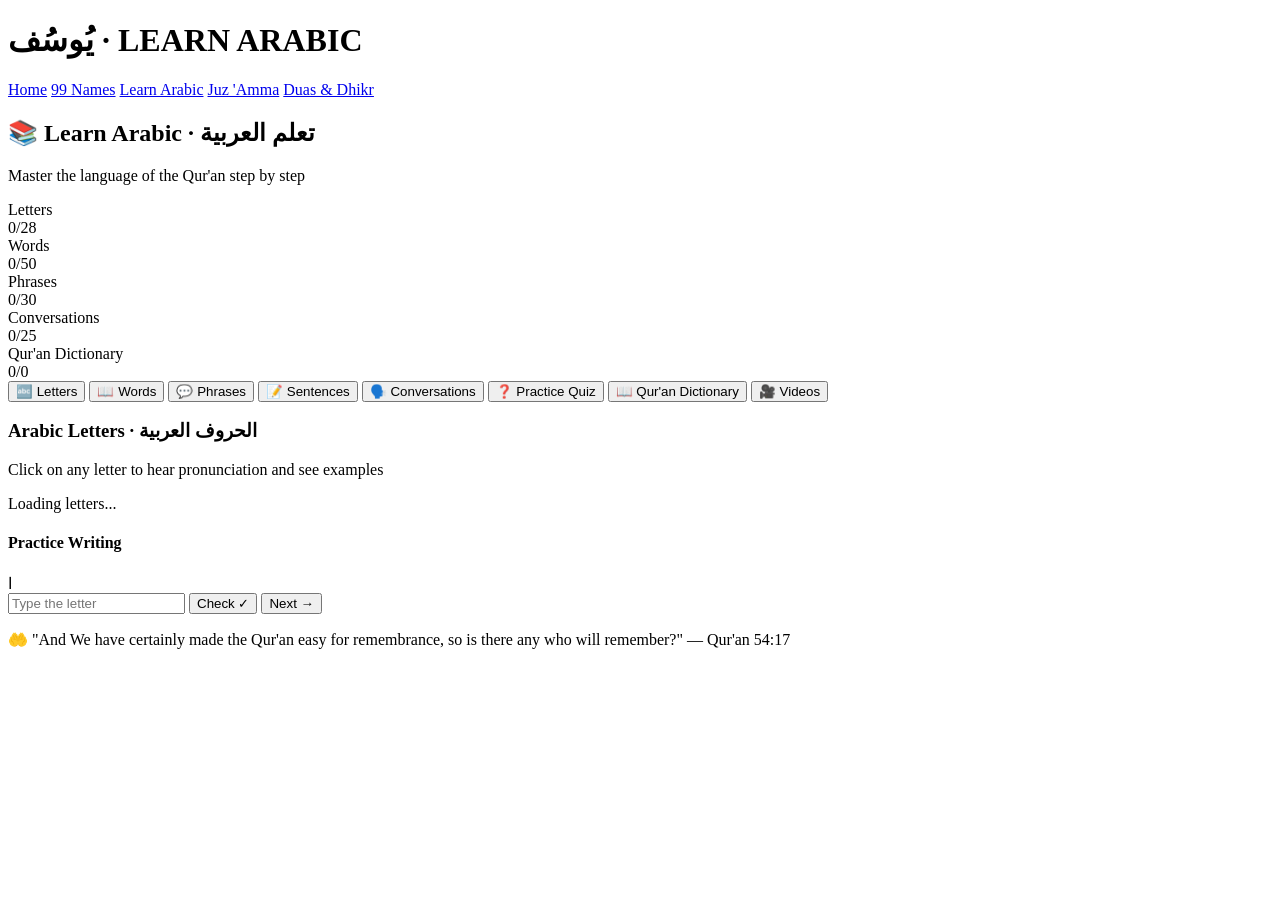
==== arabic.html @ 9eb37907 "Add HTML and manifest files" ====
<!DOCTYPE html>
<html lang="en">
<head>
    <meta charset="UTF-8">
    <meta name="viewport" content="width=device-width, initial-scale=1.0">
    <title>Yusuf · Arabic Learning</title>
    <link rel="stylesheet" href="css/style.css">
    <link rel="preconnect" href="https://fonts.googleapis.com">
    <link rel="preconnect" href="https://fonts.gstatic.com" crossorigin>
    <link href="https://fonts.googleapis.com/css2?family=Amiri:wght@400;700&family=Noto+Sans:ital,wght@0,400;0,600;1,400&display=swap" rel="stylesheet">

    <!-- CRITICAL: ensures only active tab is visible -->
    <style>
        .learning-tab-content {
            display: none;
        }
        .learning-tab-content.active {
            display: block;
        }
    </style>
</head>
<body>
    <div class="container">
        <header class="header">
            <div class="logo">
                <h1><span class="arabic-logo">يُوسُف</span> · LEARN ARABIC</h1>
            </div>
            <nav class="nav">
                <a href="index.html">Home</a>
                <a href="names.html">99 Names</a>
                <a href="arabic.html" class="active">Learn Arabic</a>
                <a href="juzAmma.html">Juz 'Amma</a>
                <a href="dua-dhikr.html">Duas & Dhikr</a>
            </nav>
        </header>

        <main class="arabic-page">
            <div class="arabic-header">
                <h2>📚 Learn Arabic · تعلم العربية</h2>
                <p class="arabic-subtitle">Master the language of the Qur'an step by step</p>
            </div>

            <!-- Progress Bar -->
            <div class="learning-progress">
                <div class="progress-item">
                    <span class="progress-label">Letters</span>
                    <div class="progress-bar-container"><div class="progress-bar-fill" id="lettersProgress" style="width: 0%"></div></div>
                    <span class="progress-count" id="lettersCount">0/28</span>
                </div>
                <div class="progress-item">
                    <span class="progress-label">Words</span>
                    <div class="progress-bar-container"><div class="progress-bar-fill" id="wordsProgress" style="width: 0%"></div></div>
                    <span class="progress-count" id="wordsCount">0/50</span>
                </div>
                <div class="progress-item">
                    <span class="progress-label">Phrases</span>
                    <div class="progress-bar-container"><div class="progress-bar-fill" id="phrasesProgress" style="width: 0%"></div></div>
                    <span class="progress-count" id="phrasesCount">0/30</span>
                </div>
                <div class="progress-item">
                    <span class="progress-label">Conversations</span>
                    <div class="progress-bar-container"><div class="progress-bar-fill" id="conversationsProgress" style="width: 0%"></div></div>
                    <span class="progress-count" id="conversationsCount">0/25</span>
                </div>
                <div class="progress-item">
                    <span class="progress-label">Qur'an Dictionary</span>
                    <div class="progress-bar-container"><div class="progress-bar-fill" id="quranProgress" style="width: 0%"></div></div>
                    <span class="progress-count" id="quranCount">0/0</span>
                </div>
            </div>

            <!-- Tab Buttons -->
            <div class="learning-tabs">
                <button class="tab-btn active" data-tab="letters">🔤 Letters</button>
                <button class="tab-btn" data-tab="words">📖 Words</button>
                <button class="tab-btn" data-tab="phrases">💬 Phrases</button>
                <button class="tab-btn" data-tab="sentences">📝 Sentences</button>
                <button class="tab-btn" data-tab="conversations">🗣️ Conversations</button>
                <button class="tab-btn" data-tab="quiz">❓ Practice Quiz</button>
                <button class="tab-btn" data-tab="quran">📖 Qur'an Dictionary</button>
                <button class="tab-btn" data-tab="videos">🎥 Videos</button>
            </div>

            <!-- Tab Contents -->
            <div id="letters-tab" class="learning-tab-content active">
                <div class="section-header">
                    <h3>Arabic Letters · الحروف العربية</h3>
                    <p class="section-subtitle">Click on any letter to hear pronunciation and see examples</p>
                </div>
                <div class="letters-master-grid" id="lettersGrid"><div class="loading-spinner">Loading letters...</div></div>
                <div class="letter-practice">
                    <h4>Practice Writing</h4>
                    <div class="writing-practice">
                        <div class="writing-letter" id="currentWritingLetter">ا</div>
                        <input type="text" class="writing-input" id="writingInput" placeholder="Type the letter" maxlength="1">
                        <button class="writing-check">Check ✓</button>
                        <button class="writing-next">Next →</button>
                    </div>
                </div>
            </div>

            <div id="words-tab" class="learning-tab-content">
                <div class="section-header">
                    <h3>Basic Words · المفردات الأساسية</h3>
                    <div class="filter-bar">
                        <input type="text" id="wordSearch" class="search-box" placeholder="🔍 Search words...">
                        <select id="wordCategory" class="category-select">
                            <option value="all">All Categories</option>
                            <option value="animals">🐪 Animals</option>
                            <option value="nature">☀️ Nature</option>
                            <option value="family">👪 Family</option>
                            <option value="household">🏠 Household</option>
                            <option value="colors">🎨 Colors</option>
                            <option value="quranic">📖 Quranic</option>
                        </select>
                    </div>
                </div>
                <div class="words-grid" id="wordsGrid"><div class="loading-spinner">Loading words...</div></div>
                <div class="word-flashcard" id="wordFlashcard" style="display: none;">
                    <button class="close-flashcard">✕</button>
                    <div class="flashcard-content">
                        <div class="flashcard-arabic" id="flashcardArabic"></div>
                        <div class="flashcard-translit" id="flashcardTranslit"></div>
                        <div class="flashcard-meaning" id="flashcardMeaning"></div>
                        <div class="flashcard-example" id="flashcardExample"></div>
                        <div class="flashcard-navigation">
                            <button class="prev-word">← Previous</button>
                            <button class="next-word">Next →</button>
                        </div>
                    </div>
                </div>
            </div>

            <div id="phrases-tab" class="learning-tab-content">
                <div class="section-header">
                    <h3>Common Phrases · العبارات الشائعة</h3>
                    <input type="text" id="phraseSearch" class="search-box" placeholder="🔍 Search phrases...">
                </div>
                <div class="phrases-list" id="phrasesList"><div class="loading-spinner">Loading phrases...</div></div>
            </div>

            <div id="sentences-tab" class="learning-tab-content">
                <div class="section-header">
                    <h3>Simple Sentences · جمل بسيطة</h3>
                    <div class="sentence-controls">
                        <select id="sentenceType">
                            <option value="all">All Sentences</option>
                            <option value="greeting">Greetings</option>
                            <option value="question">Questions</option>
                            <option value="statement">Statements</option>
                            <option value="quranic">Quranic</option>
                        </select>
                    </div>
                </div>
                <div class="sentences-grid" id="sentencesGrid"><div class="loading-spinner">Loading sentences...</div></div>
            </div>

            <div id="conversations-tab" class="learning-tab-content">
                <div class="section-header">
                    <h3>Simple Conversations · محادثات بسيطة</h3>
                    <p class="section-subtitle">Practice real dialogues with alternating questions and answers</p>
                </div>
                <div class="conversation-container">
                    <div class="conversation-header">
                        <select id="conversationTopic">
                            <option value="greeting">👋 Greetings</option>
                            <option value="introduction">🤝 Introductions</option>
                            <option value="family">👪 Family</option>
                            <option value="food">🍽️ Food & Drink</option>
                            <option value="prayer">🕌 Prayer</option>
                            <option value="quran">📖 Quranic Conversations</option>
                            <option value="daily">🌅 Daily Life</option>
                            <option value="market">🏪 At the Market</option>
                        </select>
                        <button class="shuffle-btn">🔄 Shuffle</button>
                    </div>
                    <div class="conversation-dialogue" id="conversationDialogue"><div class="loading-spinner">Loading conversations...</div></div>
                    <div class="conversation-practice">
                        <h4>Practice Mode</h4>
                        <div class="practice-role">You are: <span id="currentRole">Person A</span></div>
                        <div class="practice-line" id="practiceLine">Click a line to practice</div>
                        <div class="practice-input-group">
                            <input type="text" id="practiceInput" placeholder="Type your response...">
                            <button class="check-practice">Check</button>
                        </div>
                        <div class="practice-feedback" id="practiceFeedback"></div>
                    </div>
                </div>
            </div>

            <div id="quiz-tab" class="learning-tab-content">
                <div class="section-header">
                    <h3>Practice Quiz · اختبار الممارسة</h3>
                    <p class="section-subtitle">Test your knowledge with 100+ random questions</p>
                </div>
                <div class="quiz-master-container">
                    <div class="quiz-controls-panel">
                        <select id="quizTopic">
                            <option value="all">📚 All Topics</option>
                            <option value="letters">🔤 Letters</option>
                            <option value="words">📖 Words</option>
                            <option value="phrases">💬 Phrases</option>
                            <option value="sentences">📝 Sentences</option>
                            <option value="conversations">🗣️ Conversations</option>
                        </select>
                        <button class="quiz-new-btn">🎲 New Random Question</button>
                        <span class="quiz-counter" id="quizCounter">Question 1 of 150</span>
                    </div>
                    <div class="quiz-card-large">
                        <div class="quiz-question-large" id="quizQuestion">Click "New Random Question" to start</div>
                        <div class="quiz-options-grid" id="quizOptions"></div>
                        <div class="quiz-input-group" id="quizInputGroup" style="display: none;">
                            <input type="text" id="quizTextInput" placeholder="Type your answer...">
                            <button class="submit-answer">Submit</button>
                        </div>
                        <div class="quiz-feedback-large" id="quizFeedback"></div>
                        <div class="quiz-explanation" id="quizExplanation"></div>
                    </div>
                    <div class="quiz-stats">
                        <div class="quiz-stat-item"><span class="quiz-stat-label">Correct</span><span class="quiz-stat-value" id="quizCorrectCount">0</span></div>
                        <div class="quiz-stat-item"><span class="quiz-stat-label">Wrong</span><span class="quiz-stat-value" id="quizWrongCount">0</span></div>
                        <div class="quiz-stat-item"><span class="quiz-stat-label">Score</span><span class="quiz-stat-value" id="quizScore">0%</span></div>
                    </div>
                </div>
            </div>

            <div id="quran-tab" class="learning-tab-content">
                <div class="section-header">
                    <h3>Juz 'Amma Dictionary · معجم جزء عم</h3>
                    <div class="filter-bar">
                        <input type="text" id="quranSearch" class="search-box" placeholder="🔍 Search by Arabic, meaning, root, or Juz...">
                        <select id="quranJuzFilter">
                            <option value="all">All Juz</option>
                            <option value="30">Juz 30</option>
                        </select>
                    </div>
                </div>
                <div class="quran-dictionary-grid" id="quranDictionaryGrid"><div class="loading-spinner">Loading dictionary...</div></div>
            </div>

            <div id="videos-tab" class="learning-tab-content">
                <div class="section-header">
                    <h3>Arabic Learning Videos · فيديوهات تعليمية</h3>
                    <p class="section-subtitle">Watch and learn with video lessons</p>
                </div>
                <div class="video-grid" id="videoGrid"><div class="loading-spinner">Loading videos...</div></div>
            </div>
        </main>

        <footer class="footer">
            <p>🤲 "And We have certainly made the Qur'an easy for remembrance, so is there any who will remember?" — Qur'an 54:17</p>
        </footer>
    </div>

    <!-- Load data first, then the main script -->
    <script src="js/arabic-data.js"></script>
    <script src="js/arabic.js"></script>
    <script src="js/main.js"></script>
</body>
</html>
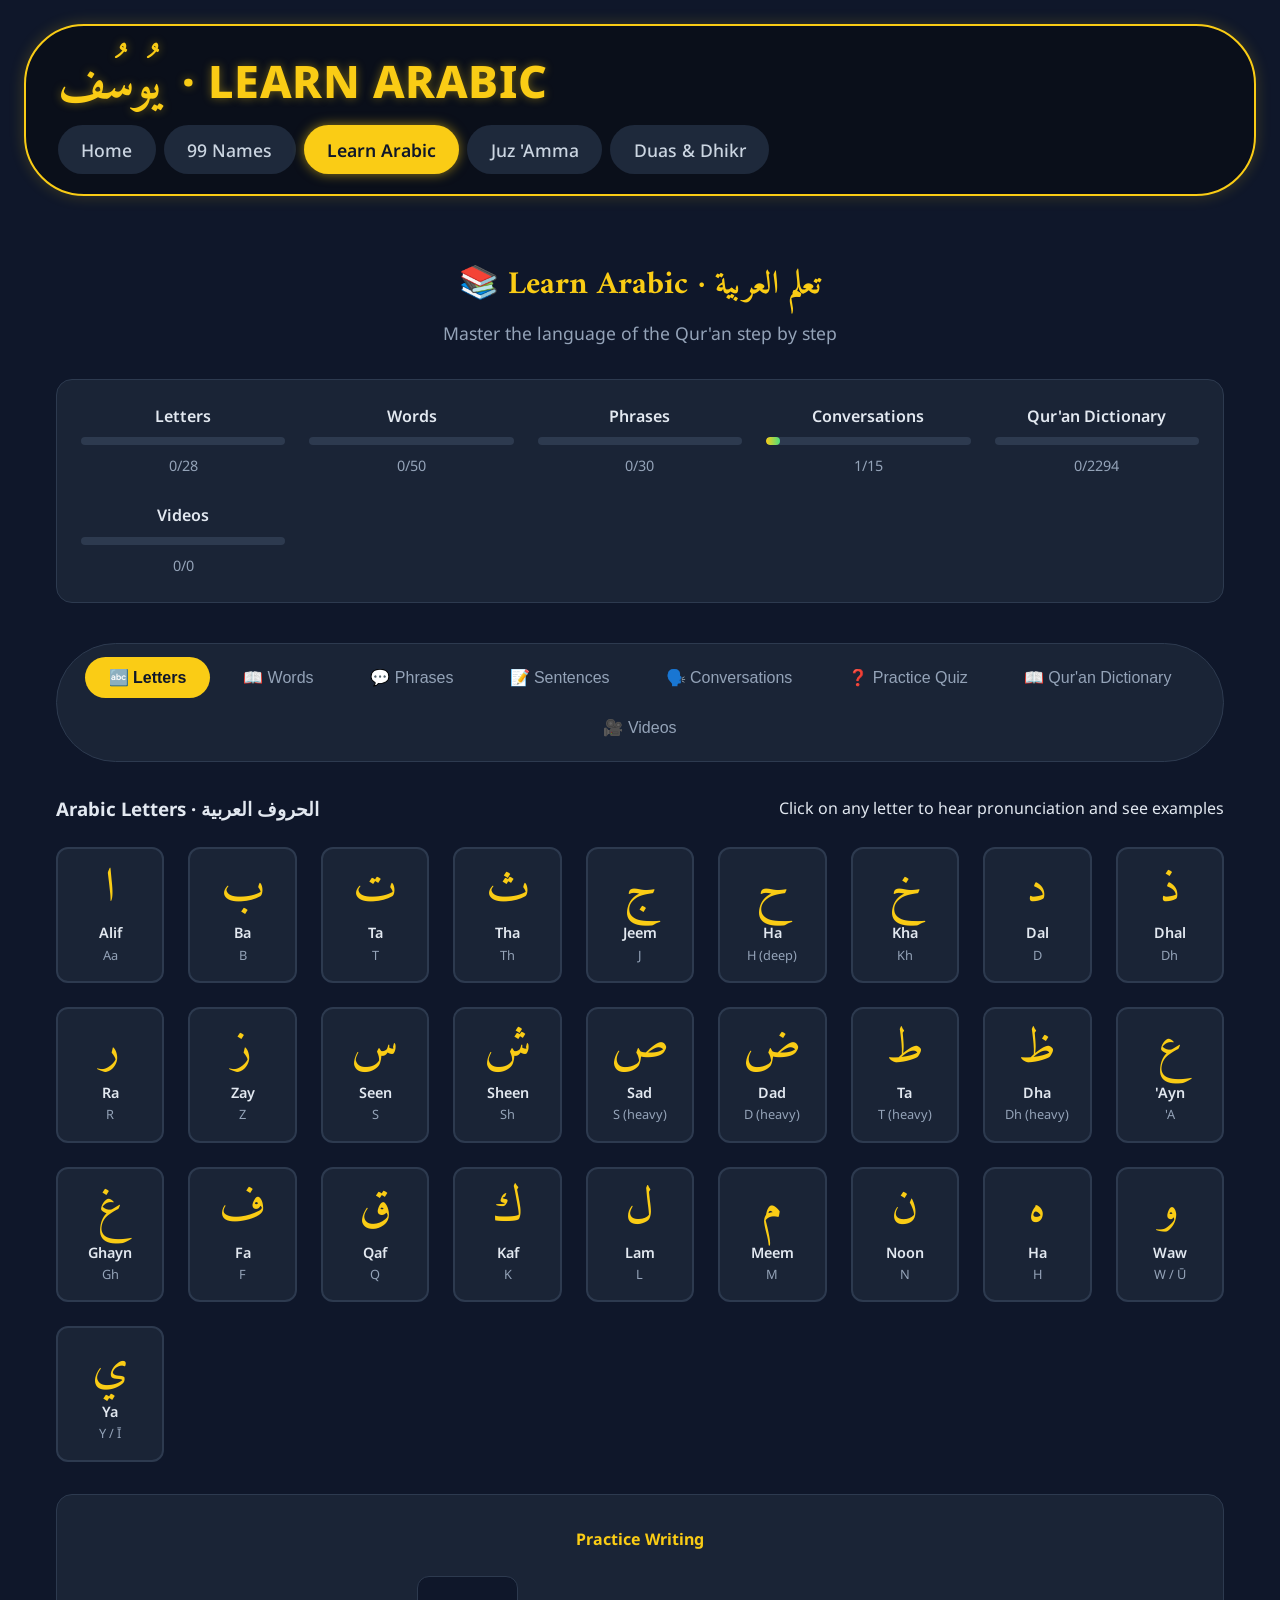
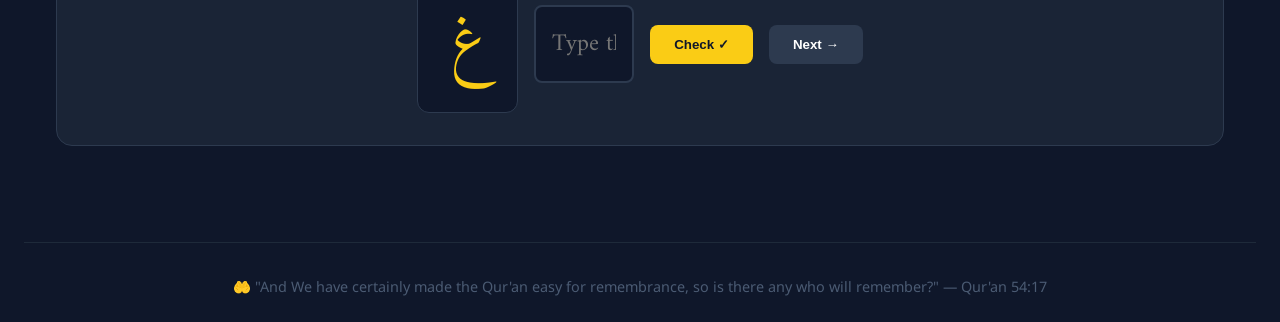
==== commit 0cc66040: "Updatedbto latest version" ====
--- a/arabic.html
+++ b/arabic.html
@@ -17,6 +17,30 @@
         .learning-tab-content.active {
             display: block;
         }
+        /* Additional styles for video progress bar and reset button */
+        .videos-header {
+            display: flex;
+            justify-content: space-between;
+            align-items: center;
+            flex-wrap: wrap;
+            gap: 1rem;
+            margin-bottom: 1rem;
+        }
+        #resetVideoProgress {
+            background: #facc1520;
+            border: 1px solid #facc1540;
+            color: #facc15;
+            padding: 0.4rem 1rem;
+            border-radius: 30px;
+            cursor: pointer;
+            font-size: 0.85rem;
+            transition: 0.2s;
+        }
+        #resetVideoProgress:hover {
+            background: #facc15;
+            color: #0f172a;
+            border-color: #facc15;
+        }
     </style>
 </head>
 <body>
@@ -40,7 +64,7 @@
                 <p class="arabic-subtitle">Master the language of the Qur'an step by step</p>
             </div>
 
-            <!-- Progress Bar -->
+            <!-- Progress Bar (added video progress) -->
             <div class="learning-progress">
                 <div class="progress-item">
                     <span class="progress-label">Letters</span>
@@ -66,6 +90,12 @@
                     <span class="progress-label">Qur'an Dictionary</span>
                     <div class="progress-bar-container"><div class="progress-bar-fill" id="quranProgress" style="width: 0%"></div></div>
                     <span class="progress-count" id="quranCount">0/0</span>
+                </div>
+                <!-- New: Video Progress -->
+                <div class="progress-item">
+                    <span class="progress-label">Videos</span>
+                    <div class="progress-bar-container"><div class="progress-bar-fill" id="videoProgress" style="width: 0%"></div></div>
+                    <span class="progress-count" id="videoCount">0/0</span>
                 </div>
             </div>
 
@@ -242,6 +272,10 @@
                 <div class="section-header">
                     <h3>Arabic Learning Videos · فيديوهات تعليمية</h3>
                     <p class="section-subtitle">Watch and learn with video lessons</p>
+                    <!-- New: Reset video progress button -->
+                    <div class="videos-header">
+                        <button id="resetVideoProgress">↻ Reset video progress</button>
+                    </div>
                 </div>
                 <div class="video-grid" id="videoGrid"><div class="loading-spinner">Loading videos...</div></div>
             </div>
--- a/css/style.css
+++ b/css/style.css
@@ -0,0 +1,3410 @@
+/* ===== SAMKRAN ILM · MAIN STYLESHEET ===== */
+/* Dark navy · Gold accent · Academic transliteration */
+
+* {
+  margin: 0;
+  padding: 0;
+  box-sizing: border-box;
+}
+
+
+body {
+  background-color: #0f172a;
+  color: #e2e8f0;
+  font-family: 'Noto Sans', -apple-system, BlinkMacSystemFont, 'Segoe UI', sans-serif;
+  line-height: 1.6;
+  min-height: 100vh;
+}
+
+.container {
+  max-width: 1400px;
+  margin: 0 auto;
+  padding: 1.5rem;
+}
+
+/* ===== HEADER & NAVIGATION ===== */
+.header {
+  display: flex;
+  justify-content: space-between;
+  align-items: center;
+  flex-wrap: wrap;
+  background-color: #0a0f1a;
+  padding: 1.2rem 2rem;
+  border-radius: 60px;
+  border: 2px solid #facc15;
+  box-shadow: 0 0 15px rgba(250, 204, 21, 0.2);
+  margin-bottom: 2rem;
+}
+
+.logo h1 {
+  font-size: 2.8rem;
+  font-weight: 800;
+  color: #facc15;
+  text-shadow: 0 0 10px rgba(250, 204, 21, 0.4);
+  letter-spacing: 0.5px;
+}
+
+.arabic-logo {
+  font-family: 'Amiri', serif;
+  font-size: 3rem;
+  margin-right: 0.5rem;
+  font-weight: 800;
+}
+
+.nav {
+  display: flex;
+  gap: 0.5rem;
+  flex-wrap: wrap;
+}
+
+.nav a {
+  color: #cbd5e1;
+  text-decoration: none;
+  padding: 0.6rem 1.4rem;
+  border-radius: 40px;
+  background-color: #1e293b;
+  border: 1px solid transparent;
+  transition: all 0.2s ease;
+  font-weight: 500;
+  font-size: 1.1rem;
+}
+
+.nav a:hover {
+  border-color: #facc1540;
+  color: #facc15;
+  background-color: #2d3a4f;
+}
+
+.nav a.active {
+  background-color: #facc15;
+  color: #0f172a;
+  font-weight: 600;
+  box-shadow: 0 0 12px #facc1590;
+}
+
+/* ===== CARDS & GRIDS (GENERAL) ===== */
+.dashboard {
+  display: grid;
+  grid-template-columns: repeat(auto-fit, minmax(320px, 1fr));
+  gap: 2rem;
+  margin-bottom: 2.5rem;
+}
+
+.card,
+.dua-card,
+.name-card,
+.word-card,
+.dhikr-card,
+.tool-card,
+.stat-card,
+.root-card,
+.phrase-card,
+.sentence-card,
+.quiz-card-large {
+  background: #1a2436;
+  border-radius: 32px;
+  padding: 1.8rem 1.5rem;
+  border: 1px solid #2d3a4f;
+  box-shadow: 0 20px 30px -10px rgba(0, 0, 0, 0.7);
+  transition: transform 0.2s, border-color 0.2s;
+}
+
+.card:hover,
+.dua-card:hover,
+.name-card:hover,
+.word-card:hover,
+.dhikr-card:hover,
+.tool-card:hover,
+.stat-card:hover,
+.root-card:hover,
+.phrase-card:hover,
+.sentence-card:hover {
+  border-color: #facc1550;
+  transform: translateY(-4px);
+}
+
+.card-header {
+  display: flex;
+  align-items: center;
+  gap: 0.8rem;
+  margin-bottom: 1.5rem;
+  border-left: 4px solid #facc15;
+  padding-left: 1rem;
+}
+
+.card-header h2,
+.dua-header h2,
+.dhikr-header h2,
+.tools-header h2 {
+  font-size: 1.3rem;
+  font-weight: 500;
+  color: #facc15;
+}
+
+.card-icon,
+.header-icon {
+  font-size: 1.8rem;
+}
+
+.card-body {
+  display: flex;
+  flex-direction: column;
+  gap: 1rem;
+}
+
+/* ===== TYPOGRAPHY ===== */
+.arabic-large {
+  font-family: 'Amiri', 'Traditional Arabic', serif;
+  font-size: 2.8rem;
+  color: #ffffff;
+  line-height: 1.3;
+  text-align: center;
+  margin-bottom: 0.3rem;
+}
+
+.transliteration {
+  font-size: 1.3rem;
+  color: #facc15;
+  font-style: italic;
+  font-weight: 300;
+  text-align: center;
+  letter-spacing: 0.5px;
+  border-bottom: 1px dashed #334155;
+  padding-bottom: 0.8rem;
+}
+
+.meaning,
+.swahili-text {
+  font-size: 1.1rem;
+  color: #a0afc0;
+  text-align: center;
+  font-weight: 400;
+}
+
+.reflection-box {
+  background: #0f172a80;
+  border-radius: 24px;
+  padding: 1rem;
+  font-size: 0.95rem;
+  color: #b1c3d9;
+  border-left: 3px solid #facc1560;
+  margin: 0.5rem 0;
+}
+
+.dua-box {
+  background: #2b3448;
+  padding: 0.8rem 1rem;
+  border-radius: 60px;
+  font-size: 1rem;
+  color: #f1e5b0;
+  text-align: center;
+}
+
+.dua-label {
+  color: #facc15;
+  font-weight: 600;
+  margin-right: 0.5rem;
+}
+
+.evidence-badge,
+.source-badge,
+.category-badge,
+.badge {
+  background: #facc1520;
+  color: #facc15;
+  padding: 0.3rem 1rem;
+  border-radius: 30px;
+  font-size: 0.8rem;
+  border: 1px solid #facc1540;
+  display: inline-block;
+  white-space: nowrap;
+}
+
+.source-badge.quran {
+  background: #4ade8020;
+  color: #4ade80;
+  border-color: #4ade8040;
+}
+
+.source-badge.hadith {
+  background: #60a5fa20;
+  color: #60a5fa;
+  border-color: #60a5fa40;
+}
+
+.badge.large {
+  font-size: 1rem;
+  padding: 0.4rem 1.2rem;
+}
+
+/* ===== COUNTERS (used in Dhikr) ===== */
+.dhikr-item {
+  background: #1e2a3a;
+  border-radius: 60px;
+  padding: 1rem 1.2rem;
+  margin-bottom: 1rem;
+}
+
+.dhikr-text {
+  font-family: 'Amiri', serif;
+  font-size: 1.5rem;
+  display: block;
+  margin-bottom: 0.3rem;
+}
+
+.dhikr-translit {
+  font-size: 0.9rem;
+  color: #94a3b8;
+  font-style: italic;
+  display: block;
+  margin-bottom: 0.8rem;
+}
+
+.counter-controls {
+  display: flex;
+  align-items: center;
+  justify-content: space-between;
+  gap: 0.5rem;
+}
+
+.counter-btn {
+  background: #facc15;
+  border: none;
+  color: #0f172a;
+  font-weight: bold;
+  padding: 0.4rem 1rem;
+  border-radius: 30px;
+  cursor: pointer;
+  transition: 0.15s;
+  font-size: 0.9rem;
+}
+
+.counter-btn:hover {
+  background: #ffd966;
+  transform: scale(1.02);
+}
+
+.counter-value {
+  font-size: 1.5rem;
+  font-weight: 600;
+  color: white;
+  min-width: 3rem;
+  text-align: center;
+}
+
+.reset-btn,
+.counter-control-btn {
+  background: transparent;
+  border: 1px solid #facc1540;
+  color: #cbd5e1;
+  padding: 0.3rem 1rem;
+  border-radius: 30px;
+  cursor: pointer;
+  transition: 0.1s;
+}
+
+.reset-btn:hover,
+.counter-control-btn:hover {
+  background: #facc1510;
+  border-color: #facc15;
+}
+
+.btn-secondary {
+  background: transparent;
+  border: 1px solid #facc15;
+  color: #facc15;
+  padding: 0.6rem 1.5rem;
+  border-radius: 40px;
+  cursor: pointer;
+  font-size: 0.95rem;
+  margin-top: 0.5rem;
+  width: 100%;
+  transition: 0.15s;
+}
+
+.btn-secondary:hover {
+  background: #facc1510;
+}
+
+/* ===== STATS ROW ===== */
+.stats-row {
+  display: grid;
+  grid-template-columns: repeat(auto-fit, minmax(150px, 1fr));
+  gap: 1.5rem;
+  margin: 2rem 0;
+}
+
+.stat-card {
+  background: #1a2436;
+  border-radius: 40px;
+  padding: 1.5rem;
+  text-align: center;
+  border: 1px solid #2d3a4f;
+}
+
+.stat-value {
+  font-size: 2.5rem;
+  font-weight: 600;
+  color: #facc15;
+  display: block;
+  line-height: 1.2;
+}
+
+.stat-label {
+  font-size: 0.95rem;
+  color: #94a3b8;
+}
+
+/* ===== NAMES GRID ===== */
+.names-grid {
+  display: grid;
+  grid-template-columns: repeat(auto-fill, minmax(280px, 1fr));
+  gap: 1.8rem;
+  margin: 2rem 0;
+}
+
+.name-card {
+  background: #1a2436;
+  border-radius: 32px;
+  padding: 1.8rem 1.2rem;
+  border: 1px solid #2d3a4f;
+  cursor: pointer;
+  transition: all 0.2s;
+  display: flex;
+  flex-direction: column;
+  gap: 0.8rem;
+}
+
+.name-card:hover {
+  border-color: #facc15;
+  transform: translateY(-5px);
+  box-shadow: 0 20px 25px -10px #000000cc;
+}
+
+.name-card .arabic-name {
+  font-family: 'Amiri', serif;
+  font-size: 2.2rem;
+  color: white;
+  text-align: center;
+}
+
+.name-card .transliteration {
+  font-size: 1.1rem;
+  border-bottom: none;
+  padding-bottom: 0;
+}
+
+.name-card .meaning {
+  font-size: 0.95rem;
+}
+
+/* ===== DETAIL VIEW ===== */
+.hidden {
+  display: none !important;
+}
+
+.btn-back {
+  background: #1e2a3a;
+  border: 1px solid #facc1540;
+  color: white;
+  padding: 0.6rem 1.8rem;
+  border-radius: 40px;
+  cursor: pointer;
+  margin-bottom: 1.5rem;
+  font-size: 1rem;
+}
+
+.btn-back:hover {
+  background: #2a3a50;
+  border-color: #facc15;
+}
+
+.detail-card {
+  background: #1a2436;
+  border-radius: 40px;
+  padding: 2.5rem;
+  border: 1px solid #2d3a4f;
+}
+
+.detail-header {
+  text-align: center;
+  margin-bottom: 2rem;
+  border-bottom: 1px solid #334155;
+  padding-bottom: 1.5rem;
+}
+
+.name-arabic-large {
+  font-family: 'Amiri', serif;
+  font-size: 4.5rem;
+  color: #facc15;
+  line-height: 1.3;
+}
+
+.name-translit-large {
+  font-size: 2rem;
+  color: #e2e8f0;
+  font-style: italic;
+}
+
+.detail-row {
+  display: flex;
+  flex-wrap: wrap;
+  border-bottom: 1px dashed #334155;
+  padding: 1rem 0;
+}
+
+.detail-label {
+  flex: 0 0 140px;
+  color: #94a3b8;
+  font-weight: 500;
+}
+
+.detail-value {
+  flex: 1;
+  color: white;
+}
+
+.personal-note-section {
+  margin-top: 2rem;
+  padding-top: 1rem;
+}
+
+.personal-note {
+  width: 100%;
+  background: #1e2a3a;
+  border: 1px solid #3d4e66;
+  border-radius: 28px;
+  padding: 1.2rem;
+  color: white;
+  font-family: inherit;
+  margin-top: 0.5rem;
+  resize: vertical;
+}
+
+/* ===== WORDS GRID ===== */
+.words-grid {
+  display: grid;
+  grid-template-columns: repeat(auto-fill, minmax(300px, 1fr));
+  gap: 1.2rem;
+  max-height: 600px;
+  overflow-y: auto;
+  padding-right: 0.5rem;
+  margin: 1.5rem 0;
+}
+
+.word-card {
+  background: #1b2538;
+  border-radius: 24px;
+  padding: 1.2rem;
+  border: 1px solid #2e3b50;
+  display: flex;
+  flex-direction: column;
+  gap: 0.5rem;
+}
+
+.word-arabic {
+  font-family: 'Amiri', serif;
+  font-size: 2rem;
+  color: white;
+}
+
+.word-translit {
+  color: #facc15;
+  font-style: italic;
+  font-size: 1rem;
+}
+
+.word-meaning {
+  color: #a0afc0;
+  font-size: 0.95rem;
+}
+
+.word-root {
+  font-size: 0.85rem;
+  color: #64748b;
+  background: #0f172a;
+  padding: 0.2rem 0.8rem;
+  border-radius: 20px;
+  display: inline-block;
+  align-self: flex-start;
+}
+
+.tajweed-note {
+  font-size: 0.8rem;
+  background: #132237;
+  padding: 0.2rem 1rem;
+  border-radius: 30px;
+  color: #aaccff;
+  border: 1px dashed #3b4e6b;
+  cursor: help;
+}
+
+/* ===== TABS (general) ===== */
+.tabs-container,
+.main-tabs-container,
+.learning-tabs {
+  display: flex;
+  flex-wrap: wrap;
+  gap: 0.5rem;
+  margin: 2rem 0;
+  background: #1a2436;
+  padding: 0.8rem;
+  border-radius: 60px;
+  border: 1px solid #2d3a4f;
+  justify-content: center;
+}
+
+.tab-btn,
+.main-tab-btn,
+.learning-tabs .tab-btn,
+.filter-btn,
+.category-pill,
+.dhikr-cat-btn {
+  background: transparent;
+  border: none;
+  color: #94a3b8;
+  padding: 0.7rem 1.5rem;
+  border-radius: 40px;
+  cursor: pointer;
+  font-size: 1rem;
+  transition: all 0.2s;
+  flex: 0 1 auto;
+  min-width: 120px;
+  white-space: nowrap;
+}
+
+.tab-btn:hover,
+.main-tab-btn:hover,
+.learning-tabs .tab-btn:hover,
+.filter-btn:hover,
+.category-pill:hover,
+.dhikr-cat-btn:hover {
+  background: #2d3a4f;
+  color: white;
+}
+
+.tab-btn.active,
+.main-tab-btn.active,
+.learning-tabs .tab-btn.active,
+.filter-btn.active,
+.category-pill.active,
+.dhikr-cat-btn.active {
+  background: #facc15;
+  color: #0f172a;
+  font-weight: 600;
+}
+
+.tab-content {
+  display: block;
+}
+
+.tab-content.hidden,
+.main-tab-content.hidden {
+  display: none !important;
+}
+
+/* ===== SEARCH BOX ===== */
+.search-box {
+  background: #1e2a3a;
+  border: 1px solid #3d4e66;
+  border-radius: 60px;
+  padding: 0.8rem 1.5rem;
+  color: white;
+  font-size: 1rem;
+  width: 100%;
+  max-width: 400px;
+  margin: 1rem 0;
+}
+
+.search-box:focus {
+  outline: none;
+  border-color: #facc15;
+}
+
+/* ===== PHRASES LIST ===== */
+.phrases-list {
+  max-height: 600px;
+  overflow-y: auto;
+  padding-right: 0.5rem;
+}
+
+.phrase-item {
+  background: #1b2538;
+  border-radius: 28px;
+  padding: 1.2rem;
+  margin-bottom: 0.8rem;
+  border: 1px solid #2e3b50;
+}
+
+.phrase-arabic {
+  font-family: 'Amiri', serif;
+  font-size: 1.8rem;
+  color: white;
+  margin-right: 1rem;
+}
+
+.phrase-translit {
+  color: #facc15;
+  font-style: italic;
+  font-size: 1rem;
+}
+
+.phrase-meaning {
+  color: #a0afc0;
+  margin: 0.5rem 0;
+}
+
+.phrase-usage {
+  font-size: 0.85rem;
+  color: #64748b;
+  background: #0f172a;
+  padding: 0.2rem 0.8rem;
+  border-radius: 20px;
+  display: inline-block;
+}
+
+/* ===== SLIDESHOW ===== */
+.slideshow-container {
+  background: #111e2e;
+  border-radius: 48px;
+  padding: 2.5rem 2rem;
+  text-align: center;
+  margin: 2rem 0;
+  border: 1px solid #facc1520;
+}
+
+.slideshow-arabic {
+  font-family: 'Amiri', serif;
+  font-size: 3.5rem;
+  color: #facc15;
+  line-height: 1.4;
+  margin-bottom: 0.5rem;
+}
+
+.slideshow-translit {
+  font-size: 1.8rem;
+  color: #e2e8f0;
+  font-style: italic;
+  margin-bottom: 1rem;
+}
+
+.slideshow-meaning {
+  font-size: 1.3rem;
+  color: #94a3b8;
+  margin-bottom: 1.5rem;
+}
+
+.slideshow-count {
+  background: #facc1520;
+  color: #facc15;
+  padding: 0.5rem 2rem;
+  border-radius: 60px;
+  display: inline-block;
+  font-size: 1.2rem;
+  border: 1px solid #facc1540;
+  margin-bottom: 1.5rem;
+}
+
+.slideshow-nav {
+  display: flex;
+  justify-content: center;
+  gap: 1rem;
+  margin: 1.5rem 0;
+}
+
+.nav-btn {
+  background: #1e2a3a;
+  border: 1px solid #facc1540;
+  color: white;
+  padding: 0.6rem 2rem;
+  border-radius: 40px;
+  font-size: 1rem;
+  cursor: pointer;
+  transition: 0.1s;
+}
+
+.nav-btn:hover {
+  background: #2a3a50;
+  border-color: #facc15;
+}
+
+.timer-note {
+  color: #64748b;
+  font-size: 0.9rem;
+}
+
+/* ===== ROOTS & KHUTBAH ===== */
+.roots-grid {
+  display: grid;
+  grid-template-columns: repeat(auto-fit, minmax(250px, 1fr));
+  gap: 1.5rem;
+  margin: 2rem 0;
+}
+
+.root-card {
+  background: #1a2436;
+  border-radius: 28px;
+  padding: 1.5rem;
+  border: 1px solid #2d3a4f;
+}
+
+.root-letters {
+  font-family: 'Amiri', serif;
+  font-size: 2.5rem;
+  color: #facc15;
+  margin-bottom: 0.5rem;
+}
+
+.root-meaning {
+  color: white;
+  font-weight: 500;
+  margin-bottom: 1rem;
+}
+
+.root-words {
+  list-style: none;
+}
+
+.root-words li {
+  padding: 0.3rem 0;
+  border-bottom: 1px dashed #334155;
+  display: flex;
+  justify-content: space-between;
+}
+
+.khutbah-grid {
+  display: grid;
+  grid-template-columns: repeat(auto-fill, minmax(200px, 1fr));
+  gap: 1rem;
+  margin: 1.5rem 0;
+}
+
+.khutbah-item {
+  background: #1b2538;
+  border-radius: 20px;
+  padding: 1rem;
+  text-align: center;
+}
+
+.khutbah-arabic {
+  font-family: 'Amiri', serif;
+  font-size: 1.8rem;
+  color: white;
+}
+
+.khutbah-translit {
+  color: #facc15;
+  font-style: italic;
+  font-size: 0.9rem;
+}
+
+.khutbah-meaning {
+  color: #94a3b8;
+  font-size: 0.85rem;
+  margin-top: 0.3rem;
+}
+
+/* ===== FOOTER ===== */
+.footer {
+  margin-top: 4rem;
+  text-align: center;
+  color: #4b5b73;
+  font-size: 0.9rem;
+  border-top: 1px solid #1e2a3a;
+  padding-top: 2rem;
+}
+
+/* ===== UTILITY CLASSES ===== */
+.section-header {
+  display: flex;
+  justify-content: space-between;
+  align-items: center;
+  flex-wrap: wrap;
+  margin: 1.5rem 0;
+}
+
+.section-header h2 {
+  color: #facc15;
+  font-weight: 500;
+}
+
+.info-box {
+  background: #1a2436;
+  border-radius: 28px;
+  padding: 1.5rem;
+  margin: 1.5rem 0;
+  border-left: 4px solid #facc15;
+}
+
+/* ===== SCROLLBAR STYLING ===== */
+::-webkit-scrollbar {
+  width: 8px;
+}
+
+::-webkit-scrollbar-track {
+  background: #1a2436;
+  border-radius: 10px;
+}
+
+::-webkit-scrollbar-thumb {
+  background: #3d4e66;
+  border-radius: 10px;
+}
+
+::-webkit-scrollbar-thumb:hover {
+  background: #facc1540;
+}
+
+/* ===== JUZ 'AMMA STYLES ===== */
+.juz-content {
+  min-height: 60vh;
+  padding: 1rem 0;
+}
+
+.juz-header {
+  margin-bottom: 2rem;
+}
+
+.juz-header h2 {
+  font-size: 2.2rem;
+  color: #facc15;
+  margin-bottom: 1rem;
+  font-weight: 500;
+}
+
+.progress-summary {
+  background: #1a2436;
+  border-radius: 60px;
+  padding: 1.5rem;
+  margin-bottom: 2rem;
+  border: 1px solid #2d3a4f;
+}
+
+.summary-stats {
+  display: flex;
+  justify-content: space-between;
+  margin-bottom: 1rem;
+  color: #e2e8f0;
+}
+
+.stat {
+  font-size: 1.1rem;
+}
+
+.overall-progress-bar {
+  height: 8px;
+  background: #2d3a4f;
+  border-radius: 10px;
+  overflow: hidden;
+}
+
+.progress-fill {
+  height: 100%;
+  background: linear-gradient(90deg, #facc15, #4ade80);
+  transition: width 0.3s ease;
+}
+
+.surah-grid {
+  display: flex;
+  flex-direction: column;
+  gap: 1rem;
+}
+
+.surah-card {
+  background: #1a2436;
+  border-radius: 24px;
+  padding: 1.2rem 1.5rem;
+  border: 1px solid #2d3a4f;
+  display: flex;
+  align-items: center;
+  gap: 1.5rem;
+  position: relative;
+  transition: all 0.2s ease;
+  cursor: pointer;
+}
+
+.surah-card:hover {
+  border-color: #facc15;
+  transform: translateX(8px);
+  box-shadow: 0 4px 12px rgba(250, 204, 21, 0.1);
+}
+
+.surah-card.memorized {
+  border-left: 4px solid #4ade80;
+}
+
+.surah-number {
+  font-size: 1.8rem;
+  font-weight: 600;
+  color: #facc15;
+  opacity: 0.5;
+  min-width: 50px;
+  text-align: center;
+}
+
+.surah-info {
+  flex: 1;
+}
+
+.surah-arabic {
+  font-family: 'Amiri', serif;
+  font-size: 1.8rem;
+  color: white;
+  line-height: 1.4;
+}
+
+.surah-english {
+  font-size: 1.2rem;
+  color: #e2e8f0;
+  margin-bottom: 0.3rem;
+}
+
+.surah-ayahs {
+  font-size: 0.9rem;
+  color: #94a3b8;
+}
+
+.surah-progress {
+  width: 100px;
+  height: 4px;
+  background: #2d3a4f;
+  border-radius: 4px;
+  overflow: hidden;
+}
+
+.surah-progress .progress-bar {
+  height: 100%;
+  background: #4ade80;
+  transition: width 0.3s ease;
+}
+
+.memorized-badge {
+  position: absolute;
+  top: -8px;
+  right: 20px;
+  background: #4ade80;
+  color: #0f172a;
+  padding: 0.2rem 1rem;
+  border-radius: 30px;
+  font-size: 0.8rem;
+  font-weight: 600;
+}
+
+.play-btn-small {
+  background: #facc15;
+  border: none;
+  color: #0f172a;
+  width: 40px;
+  height: 40px;
+  border-radius: 50%;
+  font-size: 1.2rem;
+  cursor: pointer;
+  transition: all 0.2s;
+  display: flex;
+  align-items: center;
+  justify-content: center;
+}
+
+.play-btn-small:hover {
+  transform: scale(1.1);
+  box-shadow: 0 0 20px #facc15;
+}
+
+.surah-view {
+  animation: fadeIn 0.3s ease;
+}
+
+.back-btn {
+  background: #1e2a3a;
+  border: 1px solid #facc1540;
+  color: white;
+  padding: 0.6rem 1.5rem;
+  border-radius: 40px;
+  cursor: pointer;
+  margin-bottom: 2rem;
+  font-size: 1rem;
+  transition: all 0.2s;
+}
+
+.back-btn:hover {
+  background: #2a3a50;
+  border-color: #facc15;
+}
+
+.surah-header {
+  text-align: center;
+  margin-bottom: 2rem;
+  padding: 2rem;
+  background: #1a2436;
+  border-radius: 40px;
+  border: 1px solid #2d3a4f;
+}
+
+.surah-arabic-large {
+  font-family: 'Amiri', serif;
+  font-size: 3.5rem;
+  color: #facc15;
+  margin-bottom: 0.5rem;
+}
+
+.surah-english-large {
+  font-size: 1.8rem;
+  color: #e2e8f0;
+  margin-bottom: 0.5rem;
+}
+
+.surah-meta {
+  color: #94a3b8;
+  font-size: 1rem;
+}
+
+.audio-player {
+  background: #1a2436;
+  border-radius: 60px;
+  padding: 1.5rem;
+  margin-bottom: 2rem;
+  border: 1px solid #2d3a4f;
+}
+
+.player-controls {
+  display: flex;
+  gap: 1rem;
+  justify-content: center;
+  flex-wrap: wrap;
+  margin-bottom: 1rem;
+}
+
+.control-btn {
+  background: #2d3a4f;
+  border: none;
+  color: white;
+  padding: 0.6rem 1.5rem;
+  border-radius: 40px;
+  cursor: pointer;
+  font-size: 1rem;
+  transition: all 0.2s;
+  min-width: 100px;
+}
+
+.control-btn:hover {
+  background: #facc15;
+  color: #0f172a;
+}
+
+.speed-control {
+  display: flex;
+  align-items: center;
+  gap: 0.5rem;
+}
+
+.speed-control select {
+  background: #2d3a4f;
+  border: 1px solid #facc1540;
+  color: white;
+  padding: 0.5rem 1rem;
+  border-radius: 30px;
+  cursor: pointer;
+}
+
+.progress-container {
+  position: relative;
+  height: 10px;
+  background: #2d3a4f;
+  border-radius: 10px;
+  overflow: hidden;
+}
+
+.progress-container .progress-bar {
+  position: absolute;
+  top: 0;
+  left: 0;
+  height: 100%;
+  background: linear-gradient(90deg, #facc15, #4ade80);
+  pointer-events: none;
+}
+
+.seek-slider {
+  position: absolute;
+  top: 0;
+  left: 0;
+  width: 100%;
+  height: 100%;
+  opacity: 0;
+  cursor: pointer;
+  z-index: 2;
+}
+
+.seek-slider:hover {
+  opacity: 0.3;
+}
+
+.view-controls {
+  display: flex;
+  gap: 0.5rem;
+  justify-content: center;
+  margin-bottom: 2rem;
+  flex-wrap: wrap;
+}
+
+.view-btn {
+  background: transparent;
+  border: 1px solid #2d3a4f;
+  color: #94a3b8;
+  padding: 0.6rem 1.2rem;
+  border-radius: 40px;
+  cursor: pointer;
+  transition: all 0.2s;
+  font-size: 0.95rem;
+}
+
+.view-btn:hover {
+  border-color: #facc15;
+  color: white;
+}
+
+.view-btn.active {
+  background: #facc15;
+  color: #0f172a;
+  border-color: #facc15;
+  font-weight: 600;
+}
+
+.ayah-container {
+  background: #1a2436;
+  border-radius: 40px;
+  padding: 2rem;
+  border: 1px solid #2d3a4f;
+  max-height: 500px;
+  overflow-y: auto;
+}
+
+.ayah {
+  padding: 1rem;
+  border-bottom: 1px solid #2d3a4f;
+  transition: all 0.2s;
+  font-size: 1.2rem;
+  line-height: 1.8;
+  cursor: pointer;
+}
+
+.ayah:last-child {
+  border-bottom: none;
+}
+
+.ayah:hover {
+  background: #2d3a4f;
+  transform: translateX(5px);
+}
+
+.ayah.active-ayah {
+  background: rgba(250, 204, 21, 0.15);
+  border-left: 4px solid #facc15;
+  border-radius: 0 8px 8px 0;
+}
+
+.ayah-number {
+  color: #facc15;
+  font-weight: 600;
+  margin-right: 1rem;
+  min-width: 40px;
+  display: inline-block;
+  font-size: 1rem;
+}
+
+.ayah-arabic {
+  font-family: 'Amiri', serif;
+  font-size: 1.8rem;
+  color: white;
+  line-height: 2.2;
+  direction: rtl;
+  display: inline-block;
+  width: 100%;
+  text-align: right;
+}
+
+.ayah-translit {
+  color: #e2e8f0;
+  font-style: italic;
+  font-size: 1.2rem;
+  line-height: 1.8;
+}
+
+.ayah-swahili {
+  color: #94a3b8;
+  font-size: 1.1rem;
+  line-height: 1.8;
+}
+
+/* Memorization Mode */
+.ayah-container.memorization-mode .ayah:not(.active-ayah) .ayah-arabic,
+.ayah-container.memorization-mode .ayah:not(.active-ayah) .ayah-translit,
+.ayah-container.memorization-mode .ayah:not(.active-ayah) .ayah-swahili {
+  filter: blur(5px);
+  user-select: none;
+  opacity: 0.5;
+}
+
+.ayah-container.memorization-mode .ayah.active-ayah .ayah-arabic,
+.ayah-container.memorization-mode .ayah.active-ayah .ayah-translit,
+.ayah-container.memorization-mode .ayah.active-ayah .ayah-swahili {
+  filter: none;
+  opacity: 1;
+  font-weight: bold;
+}
+
+/* Surah Navigation */
+.surah-navigation {
+  display: flex;
+  justify-content: space-between;
+  margin-top: 2rem;
+  gap: 1rem;
+  flex-wrap: wrap;
+}
+
+.surah-navigation .nav-btn {
+  background: #1e2a3a;
+  border: 1px solid #facc1540;
+  color: white;
+  padding: 0.8rem 1.5rem;
+  border-radius: 40px;
+  cursor: pointer;
+  font-size: 1rem;
+  transition: all 0.2s;
+  flex: 1;
+  min-width: 150px;
+}
+
+.surah-navigation .nav-btn:hover:not(:disabled) {
+  background: #2a3a50;
+  border-color: #facc15;
+}
+
+.surah-navigation .nav-btn:disabled {
+  opacity: 0.3;
+  cursor: not-allowed;
+}
+
+/* ===== ARABIC LEARNING PAGE STYLES ===== */
+.arabic-page {
+  max-width: 1200px;
+  margin: 0 auto;
+  padding: 2rem 1rem;
+}
+
+.arabic-header {
+  text-align: center;
+  margin-bottom: 2rem;
+}
+
+.arabic-header h2 {
+  font-size: 2rem;
+  color: #facc15;
+  margin-bottom: 0.5rem;
+  font-family: 'Amiri', serif;
+}
+
+.arabic-subtitle {
+  color: #94a3b8;
+  font-size: 1.1rem;
+}
+
+/* Learning Progress */
+.learning-progress {
+  display: grid;
+  grid-template-columns: repeat(auto-fit, minmax(200px, 1fr));
+  gap: 1.5rem;
+  margin-bottom: 2.5rem;
+  padding: 1.5rem;
+  background: #1a2436;
+  border-radius: 16px;
+  border: 1px solid #2d3a4f;
+}
+
+.progress-item {
+  text-align: center;
+}
+
+.progress-label {
+  display: block;
+  font-weight: 600;
+  color: #e2e8f0;
+  margin-bottom: 0.5rem;
+}
+
+.progress-bar-container {
+  height: 8px;
+  background: #2d3a4f;
+  border-radius: 4px;
+  margin-bottom: 0.5rem;
+  overflow: hidden;
+}
+
+.progress-bar-fill {
+  height: 100%;
+  background: linear-gradient(90deg, #facc15, #4ade80);
+  border-radius: 4px;
+  transition: width 0.5s ease;
+}
+
+.progress-count {
+  color: #94a3b8;
+  font-size: 0.9rem;
+}
+
+/* Letters Master Grid */
+.letters-master-grid {
+  display: grid;
+  grid-template-columns: repeat(auto-fill, minmax(100px, 1fr));
+  gap: 1rem;
+  margin-bottom: 2rem;
+}
+
+.letter-master-card {
+  background: #1a2436;
+  border: 2px solid #2d3a4f;
+  border-radius: 12px;
+  padding: 1rem;
+  text-align: center;
+  cursor: pointer;
+  transition: all 0.3s ease;
+  position: relative;
+}
+
+.letter-master-card:hover {
+  transform: translateY(-5px);
+  border-color: #facc15;
+  box-shadow: 0 10px 20px rgba(0, 0, 0, 0.5);
+}
+
+.letter-main {
+  font-family: 'Amiri', serif;
+  font-size: 3rem;
+  color: #facc15;
+  line-height: 1;
+  margin-bottom: 0.5rem;
+}
+
+.letter-name {
+  display: block;
+  font-weight: 600;
+  color: #e2e8f0;
+  font-size: 0.9rem;
+}
+
+.letter-sound {
+  display: block;
+  color: #94a3b8;
+  font-size: 0.8rem;
+}
+
+.viewed-badge {
+  position: absolute;
+  top: 5px;
+  right: 5px;
+  background: #facc15;
+  color: #0f172a;
+  width: 20px;
+  height: 20px;
+  border-radius: 50%;
+  display: flex;
+  align-items: center;
+  justify-content: center;
+  font-size: 0.8rem;
+  font-weight: bold;
+}
+
+.viewed-badge-small {
+  position: absolute;
+  top: 5px;
+  right: 5px;
+  color: #facc15;
+  font-size: 1rem;
+}
+
+/* Letter Modal */
+.letter-modal {
+  position: fixed;
+  top: 0;
+  left: 0;
+  width: 100%;
+  height: 100%;
+  background: rgba(0, 0, 0, 0.9);
+  display: flex;
+  align-items: center;
+  justify-content: center;
+  z-index: 1000;
+}
+
+.letter-modal-content {
+  background: #1a2436;
+  border: 2px solid #facc15;
+  border-radius: 20px;
+  padding: 2rem;
+  max-width: 500px;
+  width: 90%;
+  max-height: 80vh;
+  overflow-y: auto;
+  position: relative;
+}
+
+.close-modal {
+  position: absolute;
+  top: 1rem;
+  right: 1rem;
+  background: none;
+  border: none;
+  font-size: 1.5rem;
+  cursor: pointer;
+  color: #94a3b8;
+}
+
+.close-modal:hover {
+  color: #facc15;
+}
+
+.letter-modal-header {
+  text-align: center;
+  margin-bottom: 2rem;
+  padding-bottom: 1rem;
+  border-bottom: 1px solid #2d3a4f;
+}
+
+.letter-modal-arabic {
+  font-family: 'Amiri', serif;
+  font-size: 5rem;
+  color: #facc15;
+  line-height: 1;
+}
+
+.letter-modal-name {
+  font-size: 1.2rem;
+  color: #e2e8f0;
+}
+
+.letter-detail-item {
+  margin-bottom: 1.5rem;
+}
+
+.detail-label {
+  display: block;
+  font-weight: 600;
+  color: #facc15;
+  margin-bottom: 0.25rem;
+}
+
+.detail-value {
+  color: #e2e8f0;
+}
+
+.example-list {
+  margin: 0.5rem 0 0 1.5rem;
+  color: #94a3b8;
+}
+
+.letter-practice-btn {
+  width: 100%;
+  padding: 1rem;
+  background: #facc15;
+  color: #0f172a;
+  border: none;
+  border-radius: 8px;
+  font-weight: 600;
+  cursor: pointer;
+  transition: all 0.3s ease;
+  margin-top: 1rem;
+}
+
+.letter-practice-btn:hover {
+  background: #ffd966;
+  transform: translateY(-2px);
+}
+
+/* Writing Practice */
+.letter-practice {
+  background: #1a2436;
+  border: 1px solid #2d3a4f;
+  border-radius: 16px;
+  padding: 2rem;
+  margin-top: 2rem;
+  text-align: center;
+}
+
+.letter-practice h4 {
+  color: #facc15;
+  margin-bottom: 1.5rem;
+}
+
+.writing-practice {
+  display: flex;
+  align-items: center;
+  justify-content: center;
+  gap: 1rem;
+  flex-wrap: wrap;
+}
+
+.writing-letter {
+  font-family: 'Amiri', serif;
+  font-size: 4rem;
+  color: #facc15;
+  background: #0f172a;
+  padding: 1rem 2rem;
+  border-radius: 12px;
+  border: 1px solid #2d3a4f;
+}
+
+.writing-input {
+  padding: 1rem;
+  font-size: 1.5rem;
+  width: 100px;
+  text-align: center;
+  border: 2px solid #2d3a4f;
+  border-radius: 8px;
+  font-family: 'Amiri', serif;
+  background: #0f172a;
+  color: white;
+}
+
+.writing-check, .writing-next {
+  padding: 0.75rem 1.5rem;
+  border: none;
+  border-radius: 8px;
+  font-weight: 600;
+  cursor: pointer;
+  transition: all 0.3s ease;
+}
+
+.writing-check {
+  background: #facc15;
+  color: #0f172a;
+}
+
+.writing-check:hover {
+  background: #ffd966;
+}
+
+.writing-next {
+  background: #2d3a4f;
+  color: white;
+}
+
+.writing-next:hover {
+  background: #3d4e66;
+}
+
+/* Flashcard */
+.word-flashcard {
+  position: fixed;
+  top: 50%;
+  left: 50%;
+  transform: translate(-50%, -50%);
+  background: #1a2436;
+  border: 2px solid #facc15;
+  border-radius: 20px;
+  padding: 2rem;
+  max-width: 500px;
+  width: 90%;
+  z-index: 1000;
+  box-shadow: 0 20px 40px rgba(0, 0, 0, 0.8);
+}
+
+.flashcard-content {
+  text-align: center;
+}
+
+.flashcard-arabic {
+  font-family: 'Amiri', serif;
+  font-size: 4rem;
+  color: #facc15;
+  margin-bottom: 1rem;
+}
+
+.flashcard-translit {
+  font-size: 1.2rem;
+  color: #e2e8f0;
+  margin-bottom: 0.5rem;
+}
+
+.flashcard-meaning {
+  font-size: 1.5rem;
+  font-weight: 600;
+  color: white;
+  margin-bottom: 1rem;
+}
+
+.flashcard-example {
+  background: #0f172a;
+  padding: 1rem;
+  border-radius: 8px;
+  margin: 1rem 0;
+  color: #94a3b8;
+  font-style: italic;
+}
+
+.flashcard-navigation {
+  display: flex;
+  justify-content: center;
+  gap: 1rem;
+  margin-top: 1.5rem;
+}
+
+.flashcard-navigation button {
+  padding: 0.5rem 2rem;
+  border: 1px solid #2d3a4f;
+  border-radius: 8px;
+  background: #0f172a;
+  color: white;
+  cursor: pointer;
+  transition: all 0.3s ease;
+}
+
+.flashcard-navigation button:hover {
+  background: #facc15;
+  color: #0f172a;
+  border-color: #facc15;
+}
+
+.close-flashcard {
+  position: absolute;
+  top: 1rem;
+  right: 1rem;
+  background: none;
+  border: none;
+  font-size: 1.5rem;
+  cursor: pointer;
+  color: #94a3b8;
+}
+
+.close-flashcard:hover {
+  color: #facc15;
+}
+
+/* Conversation Container */
+.conversation-container {
+  background: #1a2436;
+  border-radius: 20px;
+  padding: 2rem;
+  border: 1px solid #2d3a4f;
+}
+
+.conversation-header {
+  display: flex;
+  gap: 1rem;
+  margin-bottom: 2rem;
+  flex-wrap: wrap;
+}
+
+.category-select {
+  flex: 1;
+  min-width: 200px;
+  padding: 0.75rem;
+  border: 2px solid #2d3a4f;
+  border-radius: 8px;
+  font-size: 1rem;
+  color: white;
+  background: #0f172a;
+}
+
+.shuffle-btn {
+  padding: 0.75rem 1.5rem;
+  background: #facc15;
+  color: #0f172a;
+  border: none;
+  border-radius: 8px;
+  cursor: pointer;
+  transition: all 0.3s ease;
+  font-weight: 600;
+}
+
+.shuffle-btn:hover {
+  background: #ffd966;
+  transform: translateY(-2px);
+}
+
+.conversation-dialogue {
+  margin-bottom: 2rem;
+}
+
+.conversation-line {
+  padding: 1rem;
+  margin-bottom: 1rem;
+  border-radius: 12px;
+  cursor: pointer;
+  transition: all 0.3s ease;
+  position: relative;
+}
+
+.conversation-line.speaker-a {
+  background: #1e2a3a;
+  border-left: 4px solid #facc15;
+}
+
+.conversation-line.speaker-b {
+  background: #2a3a4f;
+  border-left: 4px solid #4ade80;
+}
+
+.conversation-line:hover {
+  transform: translateX(5px);
+  box-shadow: 0 5px 10px rgba(0, 0, 0, 0.3);
+}
+
+.speaker-label {
+  font-weight: 600;
+  color: #facc15;
+  margin-bottom: 0.5rem;
+}
+
+.conversation-arabic {
+  font-family: 'Amiri', serif;
+  font-size: 1.5rem;
+  color: white;
+  margin-bottom: 0.25rem;
+  line-height: 1.4;
+  direction: rtl;
+}
+
+.conversation-translit {
+  font-size: 0.9rem;
+  color: #94a3b8;
+  font-style: italic;
+  margin-bottom: 0.25rem;
+}
+
+.conversation-meaning {
+  color: #e2e8f0;
+}
+
+.current-line {
+  position: absolute;
+  top: 0.5rem;
+  right: 0.5rem;
+  background: #facc15;
+  color: #0f172a;
+  padding: 0.2rem 0.5rem;
+  border-radius: 4px;
+  font-size: 0.8rem;
+  font-weight: bold;
+}
+
+/* Conversation Practice */
+.conversation-practice {
+  background: #0f172a;
+  border: 1px solid #2d3a4f;
+  border-radius: 16px;
+  padding: 2rem;
+  margin-top: 2rem;
+}
+
+.conversation-practice h4 {
+  color: #facc15;
+  margin-bottom: 1rem;
+}
+
+.practice-role {
+  margin-bottom: 1rem;
+  font-weight: 600;
+  color: #e2e8f0;
+}
+
+.practice-role span {
+  color: #facc15;
+}
+
+.practice-line {
+  background: #1a2436;
+  padding: 1rem;
+  border-radius: 8px;
+  margin-bottom: 1rem;
+  border: 1px solid #2d3a4f;
+  color: white;
+}
+
+.practice-input-group {
+  display: flex;
+  gap: 0.5rem;
+  margin-bottom: 1rem;
+}
+
+.practice-input-group input {
+  flex: 1;
+  padding: 1rem;
+  border: 2px solid #2d3a4f;
+  border-radius: 8px;
+  font-size: 1rem;
+  background: #0f172a;
+  color: white;
+}
+
+.practice-input-group button {
+  padding: 0 2rem;
+  background: #facc15;
+  color: #0f172a;
+  border: none;
+  border-radius: 8px;
+  cursor: pointer;
+  transition: all 0.3s ease;
+  font-weight: 600;
+}
+
+.practice-input-group button:hover {
+  background: #ffd966;
+}
+
+.practice-feedback {
+  padding: 1rem;
+  border-radius: 8px;
+  font-weight: 600;
+}
+
+.practice-feedback.success {
+  background: #4ade8020;
+  color: #4ade80;
+  border: 1px solid #4ade80;
+}
+
+.practice-feedback.error {
+  background: #ef444420;
+  color: #ef4444;
+  border: 1px solid #ef4444;
+}
+
+/* Quiz Container */
+.quiz-master-container {
+  background: #1a2436;
+  border-radius: 20px;
+  padding: 2rem;
+  border: 1px solid #2d3a4f;
+}
+
+.quiz-controls-panel {
+  display: flex;
+  gap: 1rem;
+  margin-bottom: 2rem;
+  flex-wrap: wrap;
+  align-items: center;
+}
+
+.quiz-new-btn {
+  padding: 0.75rem 1.5rem;
+  background: #facc15;
+  color: #0f172a;
+  border: none;
+  border-radius: 8px;
+  cursor: pointer;
+  transition: all 0.3s ease;
+  font-weight: 600;
+}
+
+.quiz-new-btn:hover {
+  background: #ffd966;
+}
+
+.quiz-counter {
+  margin-left: auto;
+  padding: 0.5rem 1rem;
+  background: #2d3a4f;
+  border-radius: 20px;
+  font-weight: 600;
+  color: #e2e8f0;
+}
+
+.quiz-card-large {
+  background: linear-gradient(135deg, #1a2436 0%, #0f172a 100%);
+  border: 1px solid #facc15;
+  border-radius: 16px;
+  padding: 3rem 2rem;
+  margin-bottom: 2rem;
+  color: white;
+}
+
+.quiz-question-large {
+  font-size: 1.5rem;
+  margin-bottom: 2rem;
+  text-align: center;
+  line-height: 1.6;
+  color: #facc15;
+}
+
+.quiz-options-grid {
+  display: grid;
+  grid-template-columns: repeat(auto-fit, minmax(200px, 1fr));
+  gap: 1rem;
+  margin-bottom: 2rem;
+}
+
+.quiz-option-btn {
+  padding: 1rem;
+  background: #1e2a3a;
+  border: 2px solid #2d3a4f;
+  border-radius: 8px;
+  color: white;
+  font-size: 1rem;
+  cursor: pointer;
+  transition: all 0.3s ease;
+}
+
+.quiz-option-btn:hover:not(:disabled) {
+  background: #2d3a4f;
+  border-color: #facc15;
+  transform: translateY(-2px);
+}
+
+.quiz-option-btn.correct {
+  background: #4ade80;
+  border-color: #4ade80;
+  color: #0f172a;
+}
+
+.quiz-option-btn.wrong {
+  background: #ef4444;
+  border-color: #ef4444;
+}
+
+.quiz-option-btn:disabled {
+  cursor: not-allowed;
+  opacity: 0.7;
+}
+
+.quiz-input-group {
+  display: flex;
+  gap: 0.5rem;
+  margin-bottom: 2rem;
+}
+
+.quiz-input-group input {
+  flex: 1;
+  padding: 1rem;
+  border: 2px solid #2d3a4f;
+  border-radius: 8px;
+  background: #0f172a;
+  color: white;
+  font-size: 1rem;
+}
+
+.quiz-input-group input::placeholder {
+  color: #94a3b8;
+}
+
+.quiz-input-group button {
+  padding: 0 2rem;
+  background: #facc15;
+  color: #0f172a;
+  border: none;
+  border-radius: 8px;
+  cursor: pointer;
+  transition: all 0.3s ease;
+  font-weight: 600;
+}
+
+.quiz-input-group button:hover {
+  background: #ffd966;
+}
+
+.quiz-feedback-large {
+  padding: 1rem;
+  border-radius: 8px;
+  margin-bottom: 1rem;
+  text-align: center;
+  font-weight: 600;
+  font-size: 1.2rem;
+}
+
+.quiz-feedback-large.correct {
+  background: #4ade8020;
+  color: #4ade80;
+  border: 1px solid #4ade80;
+}
+
+.quiz-feedback-large.wrong {
+  background: #ef444420;
+  color: #ef4444;
+  border: 1px solid #ef4444;
+}
+
+.quiz-explanation {
+  background: #0f172a;
+  padding: 1rem;
+  border-radius: 8px;
+  font-style: italic;
+  color: #94a3b8;
+}
+
+.quiz-stats {
+  display: flex;
+  justify-content: center;
+  gap: 2rem;
+  margin-top: 2rem;
+}
+
+.quiz-stat-item {
+  text-align: center;
+}
+
+.quiz-stat-label {
+  display: block;
+  color: #94a3b8;
+  font-size: 0.9rem;
+  margin-bottom: 0.25rem;
+}
+
+.quiz-stat-value {
+  font-size: 2rem;
+  font-weight: 700;
+  color: #facc15;
+}
+
+/* Category Filters */
+.category-filters {
+  display: flex;
+  gap: 0.5rem;
+  flex-wrap: wrap;
+  margin: 1rem 0;
+}
+
+.category-btn {
+  background: transparent;
+  border: 1px solid #2d3a4f;
+  color: #94a3b8;
+  padding: 0.5rem 1.2rem;
+  border-radius: 30px;
+  cursor: pointer;
+  transition: all 0.2s;
+  font-size: 0.95rem;
+}
+
+.category-btn:hover {
+  border-color: #facc15;
+  color: white;
+}
+
+.category-btn.active {
+  background: #facc15;
+  color: #0f172a;
+  border-color: #facc15;
+  font-weight: 600;
+}
+
+/* Error & Loading Messages */
+.error-message {
+  text-align: center;
+  padding: 2rem;
+  background: #1a2436;
+  border-radius: 40px;
+  color: #ef4444;
+  border: 1px solid #ef4444;
+}
+
+.loading-message {
+  text-align: center;
+  padding: 3rem;
+  color: #94a3b8;
+  font-size: 1.2rem;
+}
+
+/* Filter Bar (general) */
+.filter-bar {
+  display: flex;
+  flex-direction: column;
+  gap: 1rem;
+  margin-bottom: 2rem;
+}
+
+.category-select {
+  padding: 0.75rem;
+  border: 2px solid #2d3a4f;
+  border-radius: 8px;
+  font-size: 1rem;
+  min-width: 150px;
+  background: #0f172a;
+  color: white;
+}
+
+/* ===== DUA TAB SPECIFIC STYLES ===== */
+.dua-container,
+.dhikr-container,
+.tools-container {
+  padding: 1rem 0;
+}
+
+.dua-header,
+.dhikr-header,
+.tools-header {
+  text-align: center;
+  margin-bottom: 2rem;
+  padding: 2rem;
+  background: linear-gradient(145deg, #1a2436, #0f1a2a);
+  border-radius: 60px;
+  border: 1px solid #2d3a4f;
+}
+
+.header-icon {
+  font-size: 4rem;
+  margin-bottom: 1rem;
+  animation: float 3s ease-in-out infinite;
+}
+
+.dua-header h2,
+.dhikr-header h2,
+.tools-header h2 {
+  font-size: 2.2rem;
+  color: #facc15;
+  margin-bottom: 0.5rem;
+  font-weight: 500;
+}
+
+.header-subtitle {
+  color: #94a3b8;
+  font-size: 1.1rem;
+}
+
+/* Stats bar (optional) */
+.stats-bar {
+  display: grid;
+  grid-template-columns: repeat(auto-fit, minmax(120px, 1fr));
+  gap: 1rem;
+  margin-bottom: 2rem;
+  background: #1a2436;
+  border-radius: 60px;
+  padding: 1.5rem;
+  border: 1px solid #2d3a4f;
+}
+
+.stat-item {
+  text-align: center;
+  padding: 0.5rem;
+  border-right: 1px solid #2d3a4f;
+}
+
+.stat-item:last-child {
+  border-right: none;
+}
+
+.stat-number {
+  display: block;
+  font-size: 2rem;
+  font-weight: 600;
+  color: #facc15;
+  line-height: 1.2;
+}
+
+.stat-label {
+  font-size: 0.9rem;
+  color: #94a3b8;
+}
+
+/* Prophet strip (optional) */
+.prophet-strip {
+  background: #1a2436;
+  border-radius: 60px;
+  padding: 1rem 1.5rem;
+  margin-bottom: 2rem;
+  border: 1px solid #2d3a4f;
+  display: flex;
+  align-items: center;
+  gap: 1rem;
+  flex-wrap: wrap;
+}
+
+.prophet-label {
+  color: #facc15;
+  font-weight: 600;
+  font-size: 1rem;
+}
+
+.prophet-pills {
+  display: flex;
+  flex-wrap: wrap;
+  gap: 0.5rem;
+  flex: 1;
+}
+
+.prophet-pill {
+  background: transparent;
+  border: 1px solid #2d3a4f;
+  color: #94a3b8;
+  padding: 0.4rem 1rem;
+  border-radius: 30px;
+  cursor: pointer;
+  font-size: 0.85rem;
+  transition: all 0.2s;
+  white-space: nowrap;
+}
+
+.prophet-pill:hover {
+  border-color: #facc15;
+  color: white;
+  background: #2d3a4f;
+}
+
+.prophet-pill.active {
+  background: #facc15;
+  color: #0f172a;
+  border-color: #facc15;
+  font-weight: 600;
+}
+
+/* Duas grid */
+.duas-grid {
+  display: grid;
+  grid-template-columns: repeat(auto-fill, minmax(350px, 1fr));
+  gap: 1.5rem;
+  margin: 2rem 0;
+  min-height: 400px;
+}
+
+/* ===== DUA CARD – DARK THEME, FIXED HEIGHT, SCROLLABLE ===== */
+.dua-card {
+  background: #1a2436;
+  border-radius: 32px;
+  padding: 1.8rem;
+  border: 1px solid #2d3a4f;
+  transition: all 0.3s ease;
+  position: relative;
+  animation: fadeIn 0.5s ease;
+  height: 450px;
+  overflow-y: auto;
+  display: flex;
+  flex-direction: column;
+}
+
+.dua-card:hover {
+  border-color: #facc15;
+  transform: translateY(-5px);
+  box-shadow: 0 20px 25px -10px rgba(0, 0, 0, 0.7);
+}
+
+.card-badges {
+  display: flex;
+  justify-content: space-between;
+  align-items: center;
+  margin-bottom: 1rem;
+  flex-wrap: wrap;
+  gap: 0.5rem;
+}
+
+.source-badge {
+  background: #facc1520;
+  color: #facc15;
+  padding: 0.3rem 1rem;
+  border-radius: 30px;
+  font-size: 0.8rem;
+  font-weight: 500;
+  border: 1px solid #facc1540;
+}
+
+.source-badge.quran {
+  background: #4ade8020;
+  color: #4ade80;
+  border-color: #4ade8040;
+}
+
+.source-badge.hadith {
+  background: #60a5fa20;
+  color: #60a5fa;
+  border-color: #60a5fa40;
+}
+
+.category-badge {
+  background: #2d3a4f;
+  color: #e2e8f0;
+  padding: 0.3rem 1rem;
+  border-radius: 30px;
+  font-size: 0.8rem;
+}
+
+.favorite-btn {
+  background: transparent;
+  border: none;
+  color: #64748b;
+  font-size: 1.5rem;
+  cursor: pointer;
+  transition: all 0.2s;
+  padding: 0.2rem 0.5rem;
+  line-height: 1;
+}
+
+.favorite-btn:hover {
+  transform: scale(1.2);
+  color: #f43f5e;
+}
+
+.favorite-btn.active {
+  color: #f43f5e;
+  text-shadow: 0 0 10px #f43f5e80;
+}
+
+.prophet-name {
+  color: #94a3b8;
+  font-size: 0.95rem;
+  margin-bottom: 0.8rem;
+  padding-bottom: 0.5rem;
+  border-bottom: 1px dashed #2d3a4f;
+}
+
+.arabic-text {
+  font-family: 'Amiri', serif;
+  font-size: 2rem;
+  color: white;
+  text-align: center;
+  margin: 1rem 0;
+  line-height: 1.6;
+  direction: rtl;
+}
+
+.swahili-text {
+  color: #a0afc0;
+  font-size: 1rem;
+  text-align: center;
+  margin: 0.5rem 0;
+  padding: 0.8rem;
+  background: #0f172a80;
+  border-radius: 24px;
+  border-left: 3px solid #facc1560;
+}
+
+.reference {
+  color: #64748b;
+  font-size: 0.9rem;
+  text-align: right;
+  margin-top: 1rem;
+  padding-top: 0.8rem;
+  border-top: 1px solid #2d3a4f;
+}
+
+.no-results {
+  text-align: center;
+  padding: 4rem;
+  background: #1a2436;
+  border-radius: 60px;
+  border: 1px solid #2d3a4f;
+}
+
+.no-results.hidden {
+  display: none;
+}
+
+.no-results-icon {
+  font-size: 4rem;
+  margin-bottom: 1rem;
+  opacity: 0.5;
+}
+
+.no-results h3 {
+  color: #94a3b8;
+  font-size: 1.5rem;
+  margin-bottom: 0.5rem;
+}
+
+.no-results p {
+  color: #64748b;
+}
+
+.loading-spinner {
+  text-align: center;
+  padding: 4rem;
+}
+
+.spinner {
+  width: 50px;
+  height: 50px;
+  border: 3px solid #2d3a4f;
+  border-top-color: #facc15;
+  border-radius: 50%;
+  animation: spin 1s linear infinite;
+  margin: 0 auto 1rem;
+}
+
+@keyframes spin {
+  to { transform: rotate(360deg); }
+}
+
+@keyframes float {
+  0%, 100% { transform: translateY(0); }
+  50% { transform: translateY(-10px); }
+}
+
+@keyframes fadeIn {
+  from { opacity: 0; transform: translateY(10px); }
+  to { opacity: 1; transform: translateY(0); }
+}
+
+/* ===== PWA INSTALL BUTTON STYLES ===== */
+.install-btn {
+  background: linear-gradient(135deg, #facc15 0%, #fbbf24 100%);
+  color: #0f172a;
+  border: none;
+  padding: 0.8rem 1.5rem;
+  border-radius: 50px;
+  font-size: 1rem;
+  font-weight: 600;
+  cursor: pointer;
+  display: flex;
+  align-items: center;
+  gap: 0.5rem;
+  box-shadow: 0 4px 15px rgba(250, 204, 21, 0.3);
+  transition: all 0.3s ease;
+  margin: 1rem auto;
+}
+
+.install-btn:hover {
+  transform: translateY(-2px);
+  box-shadow: 0 6px 20px rgba(250, 204, 21, 0.5);
+}
+
+.install-btn .install-icon {
+  font-size: 1.2rem;
+}
+
+/* Offline indicator */
+.offline-indicator {
+  position: fixed;
+  bottom: 20px;
+  right: 20px;
+  background: #ef4444;
+  color: white;
+  padding: 0.5rem 1rem;
+  border-radius: 30px;
+  font-size: 0.9rem;
+  display: none;
+  z-index: 1000;
+  box-shadow: 0 4px 10px rgba(0,0,0,0.3);
+}
+
+.offline-indicator.show {
+  display: block;
+  animation: slideIn 0.3s ease;
+}
+
+@keyframes slideIn {
+  from {
+    transform: translateX(100%);
+    opacity: 0;
+  }
+  to {
+    transform: translateX(0);
+    opacity: 1;
+  }
+}
+
+/* App update notification */
+.update-notification {
+  position: fixed;
+  bottom: 20px;
+  left: 20px;
+  right: 20px;
+  max-width: 400px;
+  margin: 0 auto;
+  background: #1a2436;
+  border: 1px solid #facc15;
+  border-radius: 16px;
+  padding: 1rem;
+  display: none;
+  z-index: 1000;
+  box-shadow: 0 10px 30px rgba(0,0,0,0.5);
+}
+
+.update-notification.show {
+  display: block;
+  animation: fadeInUp 0.3s ease;
+}
+
+.update-content {
+  display: flex;
+  align-items: center;
+  gap: 1rem;
+}
+
+.update-icon {
+  font-size: 2rem;
+}
+
+.update-text {
+  flex: 1;
+}
+
+.update-text h4 {
+  color: #facc15;
+  margin-bottom: 0.25rem;
+}
+
+.update-text p {
+  color: #94a3b8;
+  font-size: 0.9rem;
+}
+
+.update-btn {
+  background: #facc15;
+  border: none;
+  color: #0f172a;
+  padding: 0.5rem 1rem;
+  border-radius: 30px;
+  font-weight: 600;
+  cursor: pointer;
+}
+
+.update-btn:hover {
+  background: #ffd966;
+}
+
+@keyframes fadeInUp {
+  from {
+    opacity: 0;
+    transform: translateY(20px);
+  }
+  to {
+    opacity: 1;
+    transform: translateY(0);
+  }
+}
+
+/* ===== DHIKR TAB ===== */
+.dhikr-stats {
+  display: grid;
+  grid-template-columns: repeat(3, 1fr);
+  gap: 1rem;
+  margin-bottom: 2rem;
+  background: #1a2436;
+  border-radius: 60px;
+  padding: 1.5rem;
+  border: 1px solid #2d3a4f;
+}
+
+.dhikr-stat-item {
+  text-align: center;
+}
+
+.dhikr-stat-item .stat-number {
+  font-size: 2rem;
+  font-weight: 600;
+  color: #facc15;
+  display: block;
+}
+
+.dhikr-stat-item .stat-label {
+  color: #94a3b8;
+  font-size: 0.9rem;
+}
+
+.dhikr-main-card {
+  background: #1a2436;
+  border-radius: 40px;
+  padding: 2rem;
+  margin-bottom: 2rem;
+  border: 1px solid #2d3a4f;
+}
+
+.dhikr-display {
+  text-align: center;
+  margin-bottom: 1.5rem;
+}
+
+.dhikr-arabic {
+  font-family: 'Amiri', serif;
+  font-size: 2.5rem;
+  color: #facc15;
+}
+
+.dhikr-translit {
+  font-size: 1.3rem;
+  color: #e2e8f0;
+  font-style: italic;
+}
+
+.dhikr-meaning {
+  color: #94a3b8;
+  font-size: 1.1rem;
+  margin: 0.5rem 0;
+}
+
+.dhikr-recommended {
+  background: #facc1520;
+  color: #facc15;
+  padding: 0.3rem 1rem;
+  border-radius: 30px;
+  display: inline-block;
+  font-size: 0.9rem;
+}
+
+.dhikr-counter-section {
+  text-align: center;
+  margin: 1.5rem 0;
+}
+
+.counter-large {
+  display: flex;
+  align-items: center;
+  justify-content: center;
+  gap: 2rem;
+  margin: 1rem 0;
+}
+
+.counter-large .counter-btn {
+  background: #facc15;
+  border: none;
+  color: #0f172a;
+  font-size: 2rem;
+  width: 60px;
+  height: 60px;
+  border-radius: 50%;
+  cursor: pointer;
+  font-weight: bold;
+  transition: 0.2s;
+}
+
+.counter-large .counter-btn:hover {
+  background: #ffd966;
+  transform: scale(1.05);
+}
+
+.counter-large .counter-value {
+  font-size: 3rem;
+  font-weight: 600;
+  color: white;
+  min-width: 80px;
+  text-align: center;
+}
+
+.counter-controls {
+  display: flex;
+  gap: 1rem;
+  justify-content: center;
+  margin: 1rem 0;
+}
+
+.counter-control-btn {
+  background: transparent;
+  border: 1px solid #facc1540;
+  color: #cbd5e1;
+  padding: 0.5rem 1.5rem;
+  border-radius: 30px;
+  cursor: pointer;
+  transition: 0.2s;
+}
+
+.counter-control-btn:hover {
+  border-color: #facc15;
+  color: white;
+  background: #2d3a4f;
+}
+
+.counter-presets {
+  display: flex;
+  gap: 1rem;
+  justify-content: center;
+  flex-wrap: wrap;
+}
+
+.preset-btn {
+  background: transparent;
+  border: 1px solid #facc1540;
+  color: #cbd5e1;
+  padding: 0.5rem 1.5rem;
+  border-radius: 30px;
+  cursor: pointer;
+  transition: 0.2s;
+}
+
+.preset-btn:hover {
+  border-color: #facc15;
+  color: white;
+}
+
+.progress-container {
+  height: 8px;
+  background: #2d3a4f;
+  border-radius: 10px;
+  margin: 1rem 0;
+  overflow: hidden;
+}
+
+.progress-bar {
+  height: 100%;
+  background: linear-gradient(90deg, #facc15, #4ade80);
+  width: 0%;
+  transition: width 0.3s;
+}
+
+.dhikr-navigation {
+  display: flex;
+  justify-content: center;
+  gap: 1rem;
+  margin: 1.5rem 0;
+}
+
+.dhikr-position {
+  color: #94a3b8;
+  font-size: 1.1rem;
+}
+
+.dhikr-categories {
+  display: flex;
+  gap: 0.5rem;
+  flex-wrap: wrap;
+  margin: 2rem 0;
+}
+
+.dhikr-cat-btn {
+  background: #1e2a3a;
+  border: 1px solid #2d3a4f;
+  color: #94a3b8;
+  padding: 0.5rem 1.2rem;
+  border-radius: 30px;
+  cursor: pointer;
+  transition: all 0.2s;
+}
+
+.dhikr-cat-btn:hover, .dhikr-cat-btn.active {
+  border-color: #facc15;
+  color: white;
+  background: #2d3a4f;
+}
+
+.dhikr-grid {
+  display: grid;
+  grid-template-columns: repeat(auto-fill, minmax(200px, 1fr));
+  gap: 1rem;
+  margin-top: 1.5rem;
+}
+
+.dhikr-card {
+  background: #1a2436;
+  border: 1px solid #2d3a4f;
+  border-radius: 16px;
+  padding: 1rem;
+  text-align: center;
+  cursor: pointer;
+  transition: all 0.2s;
+}
+
+.dhikr-card:hover {
+  border-color: #facc15;
+  transform: translateY(-3px);
+}
+
+.dhikr-card-arabic {
+  font-family: 'Amiri', serif;
+  font-size: 1.5rem;
+  color: #facc15;
+}
+
+.dhikr-card-meaning {
+  font-size: 0.9rem;
+  color: #94a3b8;
+  margin: 0.3rem 0;
+}
+
+.dhikr-card-count {
+  font-size: 0.8rem;
+  color: #e2e8f0;
+}
+
+/* ===== TOOLS TAB ===== */
+.tool-card {
+  background: #1a2436;
+  border-radius: 40px;
+  padding: 2rem;
+  margin-bottom: 2rem;
+  border: 1px solid #2d3a4f;
+}
+
+.tool-card h3 {
+  color: #facc15;
+  font-size: 1.5rem;
+  margin-bottom: 1rem;
+  font-weight: 500;
+}
+
+.calendar-display {
+  background: #1e2a3a;
+  border-radius: 60px;
+  padding: 1.5rem;
+  text-align: center;
+  font-size: 1.2rem;
+  margin-bottom: 1rem;
+}
+
+.calendar-events ul {
+  list-style: none;
+  padding: 0;
+}
+
+.calendar-events li {
+  padding: 0.5rem 0;
+  border-bottom: 1px dashed #2d3a4f;
+}
+
+.prayer-times-grid {
+  display: grid;
+  grid-template-columns: repeat(auto-fit, minmax(100px, 1fr));
+  gap: 0.5rem;
+  margin: 1rem 0;
+}
+
+.prayer-times-grid div {
+  background: #1e2a3a;
+  padding: 0.8rem;
+  border-radius: 8px;
+  text-align: center;
+}
+
+.calculation-method, .footnote {
+  font-size: 0.85rem;
+  color: #64748b;
+  margin-top: 0.5rem;
+}
+
+.rakaah-table {
+  width: 100%;
+  border-collapse: collapse;
+  margin: 1rem 0;
+  overflow-x: auto;
+  display: block;
+}
+
+.rakaah-table th, .rakaah-table td {
+  padding: 0.75rem;
+  text-align: center;
+  border: 1px solid #2d3a4f;
+}
+
+.rakaah-table th {
+  background: #facc1520;
+  color: #facc15;
+}
+
+/* ===== RESPONSIVE DESIGN ===== */
+@media (max-width: 768px) {
+  .dua-card {
+    height: 400px;
+  }
+  .header {
+    flex-direction: column;
+    align-items: flex-start;
+    gap: 1rem;
+  }
+  .nav {
+    width: 100%;
+    justify-content: flex-start;
+  }
+  .learning-progress {
+    grid-template-columns: repeat(2, 1fr);
+  }
+  .letters-master-grid {
+    grid-template-columns: repeat(auto-fill, minmax(80px, 1fr));
+  }
+  .letter-main {
+    font-size: 2.5rem;
+  }
+  .conversation-line.speaker-a,
+  .conversation-line.speaker-b {
+    margin: 0 0 1rem 0;
+  }
+  .quiz-options-grid {
+    grid-template-columns: 1fr;
+  }
+  .quiz-controls-panel {
+    flex-direction: column;
+  }
+  .quiz-counter {
+    margin-left: 0;
+    width: 100%;
+    text-align: center;
+  }
+  .writing-practice {
+    flex-direction: column;
+  }
+  .writing-letter {
+    font-size: 3rem;
+  }
+  .dua-header h2 {
+    font-size: 1.8rem;
+  }
+  .header-icon {
+    font-size: 3rem;
+  }
+  .stats-bar {
+    grid-template-columns: repeat(2, 1fr);
+  }
+  .stat-item {
+    border-right: none;
+    border-bottom: 1px solid #2d3a4f;
+  }
+  .stat-item:nth-child(even) {
+    border-right: none;
+  }
+  .prophet-strip {
+    flex-direction: column;
+    align-items: flex-start;
+  }
+  .prophet-pills {
+    width: 100%;
+    overflow-x: auto;
+    padding-bottom: 0.5rem;
+    -webkit-overflow-scrolling: touch;
+  }
+  .prophet-pill {
+    white-space: nowrap;
+  }
+  .duas-grid {
+    grid-template-columns: 1fr;
+  }
+  .arabic-text {
+    font-size: 1.6rem;
+  }
+  .letters-grid {
+    grid-template-columns: repeat(3, 1fr);
+  }
+  .letter-arabic {
+    font-size: 2.5rem;
+  }
+  .quiz-options {
+    grid-template-columns: 1fr;
+  }
+  .quiz-controls {
+    flex-direction: column;
+  }
+  .quiz-btn, .quiz-select {
+    width: 100%;
+  }
+  .main-tab-btn {
+    padding: 0.6rem 1rem;
+    min-width: 100px;
+    font-size: 0.9rem;
+  }
+}
+
+@media (max-width: 480px) {
+  .dua-card {
+    height: 350px;
+  }
+  .duas-grid {
+    grid-template-columns: 1fr;
+  }
+  .dhikr-stats {
+    grid-template-columns: 1fr;
+    gap: 1rem;
+  }
+  .learning-progress {
+    grid-template-columns: 1fr;
+  }
+  .learning-tabs .tab-btn {
+    width: 100%;
+  }
+  .letter-modal-content {
+    padding: 1.5rem;
+  }
+  .letter-modal-arabic {
+    font-size: 3rem;
+  }
+  .main-tabs-container {
+    padding: 0.5rem;
+  }
+  .main-tab-btn {
+    min-width: auto;
+    padding: 0.5rem 0.8rem;
+    font-size: 0.85rem;
+  }
+  .tool-card {
+    padding: 1.5rem;
+  }
+  .rakaah-table {
+    font-size: 0.9rem;
+  }
+  .rakaah-table th, .rakaah-table td {
+    padding: 0.5rem;
+  }
+}
+
+/* Print Styles */
+@media print {
+  .header, .nav, .filter-bar, .category-pills,
+  .prophet-strip, .footer, .favorite-btn {
+    display: none;
+  }
+  .dua-card {
+    break-inside: avoid;
+    border: 1px solid #000;
+  }
+}
+
+
+/* ===== QUR'AN DICTIONARY ===== */
+.quran-dictionary-grid {
+    display: grid;
+    grid-template-columns: repeat(auto-fill, minmax(300px, 1fr));
+    gap: 1.5rem;
+    margin-top: 1.5rem;
+}
+
+.quran-word-card {
+    background: white;
+    border-radius: 1rem;
+    padding: 1.2rem;
+    box-shadow: 0 2px 8px rgba(0,0,0,0.05);
+    transition: all 0.2s ease;
+    cursor: pointer;
+    border: 1px solid #e2e8f0;
+    position: relative;
+}
+
+.quran-word-card:hover {
+    transform: translateY(-2px);
+    box-shadow: 0 8px 20px rgba(0,0,0,0.1);
+    border-color: #cbd5e0;
+}
+
+.quran-word-arabic {
+    font-family: 'Amiri', serif;
+    font-size: 1.8rem;
+    font-weight: 700;
+    color: #2d3748;
+    margin-bottom: 0.5rem;
+    direction: rtl;
+    text-align: right;
+}
+
+.quran-word-meaning {
+    font-size: 1.1rem;
+    font-weight: 600;
+    color: #2c5282;
+    margin-bottom: 0.25rem;
+}
+
+.quran-word-translit {
+    font-size: 0.9rem;
+    color: #4a5568;
+    margin-bottom: 0.5rem;
+}
+
+.quran-word-meta {
+    display: flex;
+    gap: 0.8rem;
+    font-size: 0.8rem;
+    color: #718096;
+    margin-top: 0.75rem;
+    flex-wrap: wrap;
+}
+
+.quran-root {
+    background: #f7fafc;
+    padding: 0.2rem 0.5rem;
+    border-radius: 0.5rem;
+    font-family: monospace;
+}
+
+.quran-juz {
+    background: #e9f5e9;
+    padding: 0.2rem 0.5rem;
+    border-radius: 0.5rem;
+}
+
+/* Loading spinner */
+.loading-spinner {
+    text-align: center;
+    padding: 2rem;
+    color: #718096;
+    font-style: italic;
+    font-size: 1.1rem;
+}
+
+/* Adjust progress bar item */
+.progress-item:last-child {
+    margin-right: 0;
+}
+
+
+
+
+
+
+
+/* ===== RESPONSIVE GRIDS ===== */
+.letters-master-grid,
+.words-grid,
+.phrases-list,
+.sentences-grid,
+.quran-dictionary-grid {
+    display: grid;
+    gap: 1.5rem;
+    margin-top: 1.5rem;
+}
+
+.letters-master-grid {
+    grid-template-columns: repeat(auto-fill, minmax(100px, 1fr));
+}
+
+.words-grid {
+    grid-template-columns: repeat(auto-fill, minmax(260px, 1fr));
+}
+
+.phrases-list {
+    grid-template-columns: repeat(auto-fill, minmax(300px, 1fr));
+}
+
+.sentences-grid {
+    grid-template-columns: repeat(auto-fill, minmax(320px, 1fr));
+}
+
+.quran-dictionary-grid {
+    grid-template-columns: repeat(auto-fill, minmax(280px, 1fr));
+}
+
+/* For smaller screens, adjust */
+@media (max-width: 768px) {
+    .letters-master-grid { grid-template-columns: repeat(auto-fill, minmax(80px, 1fr)); }
+    .words-grid { grid-template-columns: repeat(auto-fill, minmax(220px, 1fr)); }
+    .phrases-list { grid-template-columns: 1fr; }
+    .sentences-grid { grid-template-columns: 1fr; }
+    .quran-dictionary-grid { grid-template-columns: 1fr; }
+}
+
+/* ===== VIDEO SECTION ===== */
+.video-grid {
+    display: grid;
+    grid-template-columns: repeat(auto-fill, minmax(320px, 1fr));
+    gap: 1.5rem;
+    margin-top: 1.5rem;
+}
+
+.video-card {
+    background: white;
+    border-radius: 1rem;
+    overflow: hidden;
+    box-shadow: 0 4px 12px rgba(0,0,0,0.05);
+    transition: transform 0.2s;
+}
+
+.video-card:hover {
+    transform: translateY(-2px);
+}
+
+.video-card iframe {
+    width: 100%;
+    aspect-ratio: 16 / 9;
+    border: none;
+}
+
+.video-info {
+    padding: 1rem;
+}
+
+.video-title {
+    font-weight: 600;
+    margin-bottom: 0.25rem;
+    color: #1e293b;
+}
+
+.video-desc {
+    font-size: 0.9rem;
+    color: #64748b;
+}
+
+
+
+
+
+/* ===== RESPONSIVE GRIDS ===== */
+.letters-master-grid,
+.words-grid,
+.phrases-list,
+.sentences-grid,
+.quran-dictionary-grid,
+.video-grid {
+    display: grid;
+    gap: 1.5rem;
+    margin-top: 1.5rem;
+}
+
+.letters-master-grid {
+    grid-template-columns: repeat(auto-fill, minmax(100px, 1fr));
+}
+.words-grid {
+    grid-template-columns: repeat(auto-fill, minmax(260px, 1fr));
+}
+.phrases-list {
+    grid-template-columns: repeat(auto-fill, minmax(300px, 1fr));
+}
+.sentences-grid {
+    grid-template-columns: repeat(auto-fill, minmax(320px, 1fr));
+}
+.quran-dictionary-grid {
+    grid-template-columns: repeat(auto-fill, minmax(280px, 1fr));
+}
+.video-grid {
+    grid-template-columns: repeat(auto-fill, minmax(320px, 1fr));
+}
+
+/* Video card styling */
+.video-card {
+    background: white;
+    border-radius: 1rem;
+    overflow: hidden;
+    box-shadow: 0 4px 12px rgba(0,0,0,0.05);
+    transition: transform 0.2s;
+}
+.video-card:hover {
+    transform: translateY(-2px);
+}
+.video-card iframe {
+    width: 100%;
+    aspect-ratio: 16 / 9;
+    border: none;
+}
+.video-info {
+    padding: 1rem;
+}
+.video-title {
+    font-weight: 600;
+    margin-bottom: 0.25rem;
+    color: #1e293b;
+}
+.video-desc {
+    font-size: 0.9rem;
+    color: #64748b;
+}
+
+/* Responsive adjustments for smaller screens */
+@media (max-width: 768px) {
+    .letters-master-grid { grid-template-columns: repeat(auto-fill, minmax(80px, 1fr)); }
+    .words-grid { grid-template-columns: repeat(auto-fill, minmax(220px, 1fr)); }
+    .phrases-list { grid-template-columns: 1fr; }
+    .sentences-grid { grid-template-columns: 1fr; }
+    .quran-dictionary-grid { grid-template-columns: 1fr; }
+    .video-grid { grid-template-columns: 1fr; }
+}
+
+
+
+
+.video-grid {
+    display: grid;
+    grid-template-columns: repeat(auto-fill, minmax(320px, 1fr));
+    gap: 1.5rem;
+    margin-top: 1.5rem;
+}
+.video-card {
+    background: white;
+    border-radius: 1rem;
+    overflow: hidden;
+    box-shadow: 0 4px 12px rgba(0,0,0,0.05);
+    transition: transform 0.2s;
+}
+.video-card:hover {
+    transform: translateY(-2px);
+}
+.video-card iframe {
+    width: 100%;
+    aspect-ratio: 16 / 9;
+    border: none;
+}
+.video-info {
+    padding: 1rem;
+}
+.video-title {
+    font-weight: 600;
+    margin-bottom: 0.25rem;
+    color: #1e293b;
+}
+.video-desc {
+    font-size: 0.9rem;
+    color: #64748b;
+}
+@media (max-width: 768px) {
+    .video-grid { grid-template-columns: 1fr; }
+}
+
+
+
+
+/* Hide all tab content by default */
+.learning-tab-content {
+    display: none;
+}
+
+/* Show only the active tab */
+.learning-tab-content.active {
+    display: block;
+}
+
+
+
+
+
+
+.video-grid {
+    max-height: 600px;
+    overflow-y: auto;
+}
+
+
+/* Ensure only active tab is visible – critical for tab switching */
+.learning-tab-content {
+    display: none;
+}
+.learning-tab-content.active {
+    display: block;
+}
+
+
+
+/* ===== VIDEO SECTION – IMPROVED FRAMING ===== */
+.video-grid {
+    display: grid;
+    grid-template-columns: repeat(auto-fill, minmax(320px, 1fr));
+    gap: 1.5rem;
+    margin-top: 1.5rem;
+}
+
+.video-card {
+    background: #1a2436; /* match card background */
+    border-radius: 1rem;
+    overflow: hidden;
+    box-shadow: 0 4px 12px rgba(0, 0, 0, 0.2);
+    transition: transform 0.2s;
+    display: flex;
+    flex-direction: column;
+}
+
+.video-card:hover {
+    transform: translateY(-4px);
+}
+
+/* Style for both <video> and <iframe> inside the card */
+.video-card video,
+.video-card iframe {
+    width: 100%;
+    aspect-ratio: 16 / 9;  /* default 16:9, adjust if needed for TikTok */
+    background-color: #000;
+    border: none;
+    object-fit: contain;   /* ensures full video is visible without cropping */
+    display: block;
+}
+
+/* Optional: for vertical videos, you may want to set a different aspect ratio
+   but using 'contain' will preserve the original ratio and add black bars.
+   If you prefer full cover, use 'cover' instead. */
+.video-info {
+    padding: 1rem;
+    background: #1a2436;
+    border-top: 1px solid #2d3a4f;
+}
+
+.video-title {
+    font-weight: 600;
+    margin-bottom: 0.25rem;
+    color: #facc15;
+}
+
+.video-desc {
+    font-size: 0.9rem;
+    color: #94a3b8;
+}
+
+/* Ensure videos don't overflow on small screens */
+@media (max-width: 768px) {
+    .video-grid {
+        grid-template-columns: 1fr;
+    }
+}
+
+
